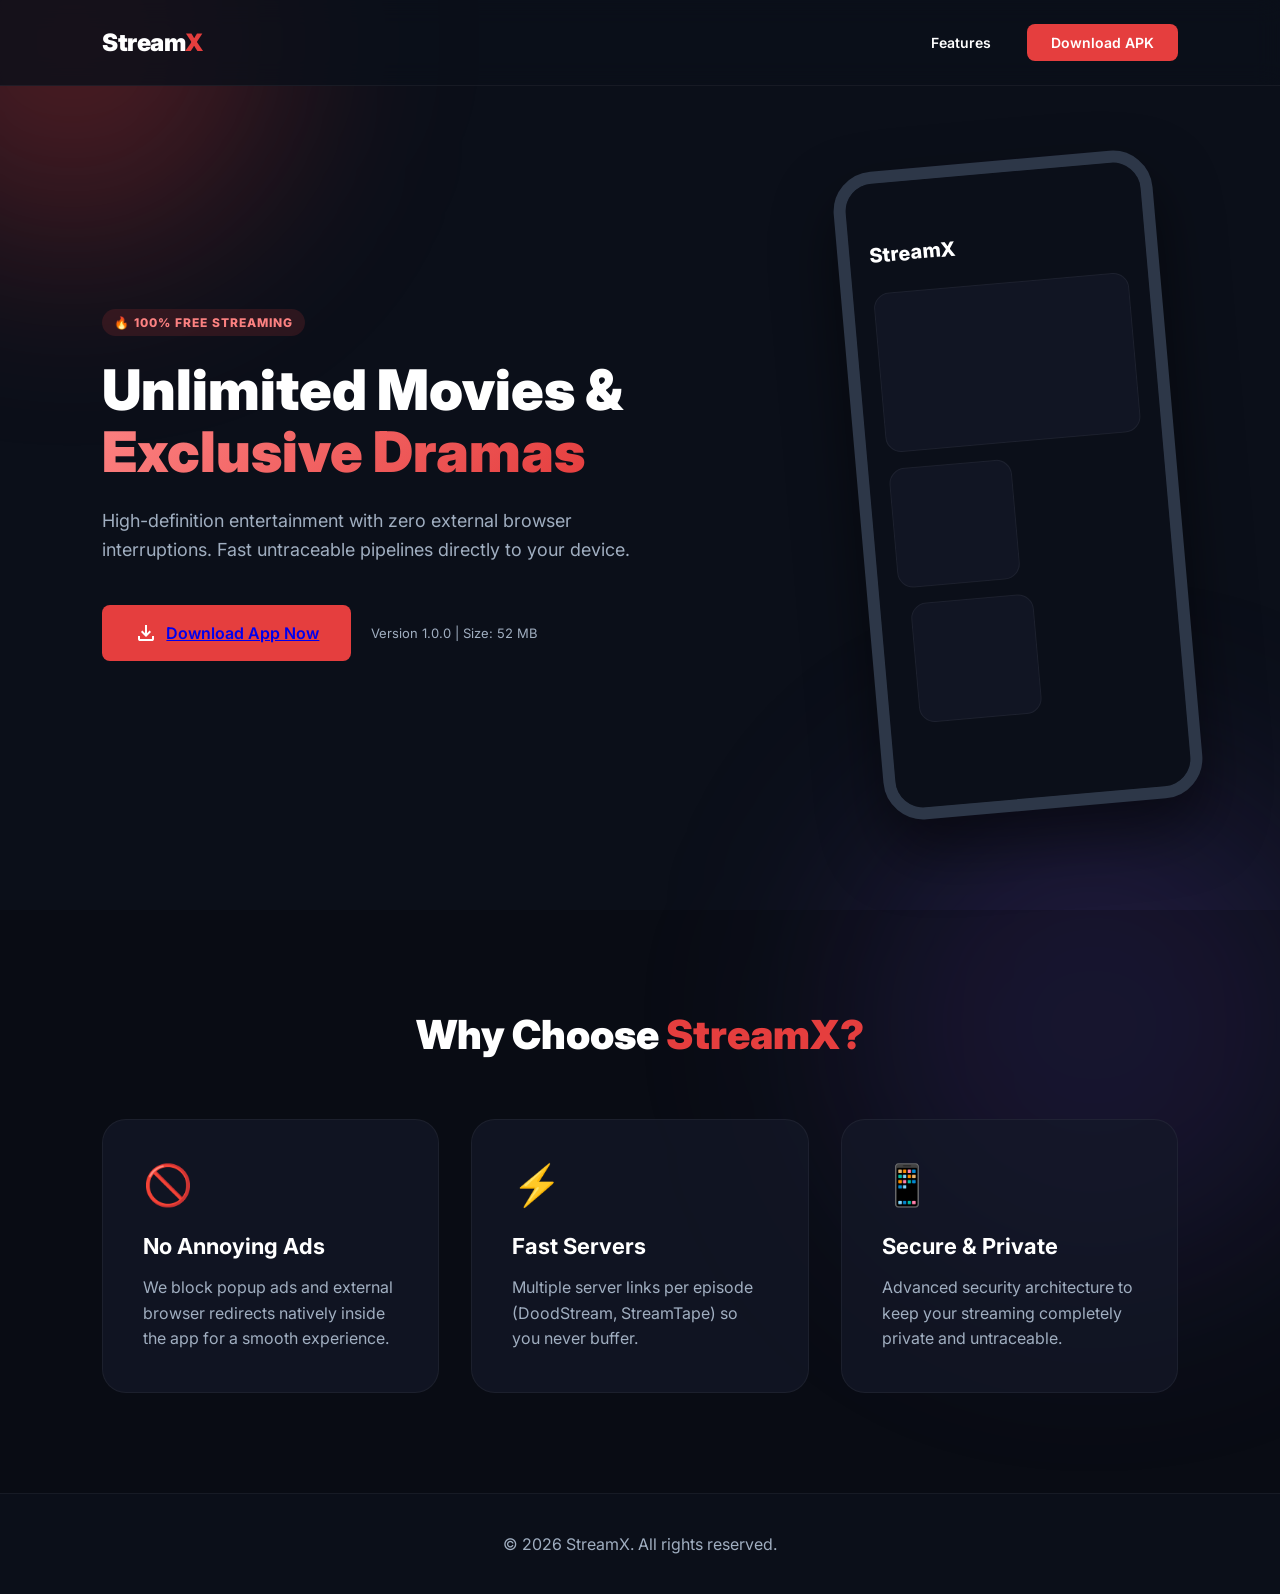
==== index.html @ eb07d131 "Add files via upload" ====
<!DOCTYPE html>
<html lang="en">
<head>
    <meta charset="UTF-8">
    <meta name="viewport" content="width=device-width, initial-scale=1.0">
    <title>StreamX - Unlimited Streaming</title>
    <meta name="description" content="Download StreamX to watch unlimited TV series, dramas, and exclusive movies with fast untraceable pipelines.">
    <link rel="stylesheet" href="style.css">
    <link href="https://fonts.googleapis.com/css2?family=Inter:wght@400;600;800;900&display=swap" rel="stylesheet">
</head>
<body>
    <div class="glass-orb orb-1"></div>
    <div class="glass-orb orb-2"></div>

    <nav class="navbar">
        <div class="logo">
            <span class="logo-text">Stream<span class="accent">X</span></span>
        </div>
        <div class="nav-links">
            <a href="#features">Features</a>
            <a href="StreamX.apk" download="StreamX.apk" class="btn-primary">Download APK</a>
        </div>
    </nav>

    <header class="hero">
        <div class="hero-content">
            <div class="badge">🔥 100% Free Streaming</div>
            <h1 class="hero-title">Unlimited Movies & <br><span class="accent-gradient">Exclusive Dramas</span></h1>
            <p class="hero-subtitle">High-definition entertainment with zero external browser interruptions. Fast untraceable pipelines directly to your device.</p>
            <div class="hero-actions">
                <a href="StreamX.apk" download="StreamX.apk" class="btn-primary large">
                    <svg width="24" height="24" viewBox="0 0 24 24" fill="none" xmlns="http://www.w3.org/2000/svg">
                        <path d="M12 16L7 11L8.4 9.55L11 12.15V4H13V12.15L15.6 9.55L17 11L12 16ZM6 20C5.45 20 4.97917 19.8042 4.5875 19.4125C4.19583 19.0208 4 18.55 4 18V15H6V18H18V15H20V18C20 18.55 19.8042 19.0208 19.4125 19.4125C19.0208 19.8042 18.55 20 18 20H6Z" fill="white"/>
                    </svg>
                    Download App Now
                </a>
                <span class="version-info">Version 1.0.0 | Size: 52 MB</span>
            </div>
        </div>
        <div class="hero-image-container">
            <div class="phone-mockup">
                <div class="screen">
                    <div class="app-ui">
                        <div class="app-header">StreamX</div>
                        <div class="app-card"></div>
                        <div class="app-card half"></div>
                        <div class="app-card half right"></div>
                    </div>
                </div>
            </div>
        </div>
    </header>

    <section id="features" class="features">
        <h2>Why Choose <span class="accent">StreamX?</span></h2>
        <div class="feature-grid">
            <div class="feature-card">
                <div class="icon">🚫</div>
                <h3>No Annoying Ads</h3>
                <p>We block popup ads and external browser redirects natively inside the app for a smooth experience.</p>
            </div>
            <div class="feature-card">
                <div class="icon">⚡</div>
                <h3>Fast Servers</h3>
                <p>Multiple server links per episode (DoodStream, StreamTape) so you never buffer.</p>
            </div>
            <div class="feature-card">
                <div class="icon">📱</div>
                <h3>Secure & Private</h3>
                <p>Advanced security architecture to keep your streaming completely private and untraceable.</p>
            </div>
        </div>
    </section>

    <footer class="footer">
        <p>&copy; 2026 StreamX. All rights reserved.</p>
    </footer>
</body>
</html>
---- style.css ----
:root {
    --bg-color: #0b0f19;
    --card-bg: rgba(20, 25, 40, 0.7);
    --primary: #e53e3e;
    --primary-hover: #c53030;
    --text: #ffffff;
    --text-dim: #a0aec0;
    --accent: #fc8181;
}

* {
    margin: 0;
    padding: 0;
    box-sizing: border-box;
    font-family: 'Inter', sans-serif;
}

body {
    background-color: var(--bg-color);
    color: var(--text);
    overflow-x: hidden;
    position: relative;
}

/* Glassmorphism Background Orbs */
.glass-orb {
    position: absolute;
    border-radius: 50%;
    filter: blur(100px);
    z-index: -1;
}

.orb-1 {
    top: -10%;
    left: -10%;
    width: 400px;
    height: 400px;
    background: rgba(229, 62, 62, 0.3);
}

.orb-2 {
    bottom: 20%;
    right: -5%;
    width: 500px;
    height: 500px;
    background: rgba(107, 70, 193, 0.2);
}

/* Navbar */
.navbar {
    display: flex;
    justify-content: space-between;
    align-items: center;
    padding: 24px 8%;
    background: rgba(11, 15, 25, 0.8);
    backdrop-filter: blur(12px);
    position: fixed;
    width: 100%;
    top: 0;
    z-index: 100;
    border-bottom: 1px solid rgba(255, 255, 255, 0.05);
}

.logo-text {
    font-size: 24px;
    font-weight: 900;
    letter-spacing: -0.5px;
}

.accent {
    color: var(--primary);
}

.nav-links a {
    color: var(--text);
    text-decoration: none;
    margin-left: 32px;
    font-weight: 600;
    font-size: 14px;
    transition: 0.3s;
}

.nav-links a:hover {
    color: var(--accent);
}

.btn-primary {
    background: var(--primary);
    padding: 10px 24px;
    border-radius: 8px;
    border: none;
    cursor: pointer;
    font-weight: 600;
    display: inline-flex;
    align-items: center;
    gap: 8px;
    transition: 0.3s;
}

.btn-primary:hover {
    background: var(--primary-hover);
    color: #fff !important;
    transform: translateY(-2px);
}

/* Hero Section */
.hero {
    display: flex;
    align-items: center;
    justify-content: space-between;
    padding: 160px 8% 100px;
    min-height: 100vh;
}

.hero-content {
    flex: 1;
    max-width: 600px;
}

.badge {
    display: inline-block;
    padding: 6px 12px;
    background: rgba(229, 62, 62, 0.15);
    color: var(--accent);
    border-radius: 20px;
    font-size: 12px;
    font-weight: 800;
    text-transform: uppercase;
    letter-spacing: 1px;
    margin-bottom: 24px;
}

.hero-title {
    font-size: 56px;
    font-weight: 900;
    line-height: 1.1;
    margin-bottom: 24px;
}

.accent-gradient {
    background: linear-gradient(135deg, #fc8181 0%, #e53e3e 100%);
    -webkit-background-clip: text;
    -webkit-text-fill-color: transparent;
}

.hero-subtitle {
    font-size: 18px;
    color: var(--text-dim);
    line-height: 1.6;
    margin-bottom: 40px;
}

.hero-actions {
    display: flex;
    align-items: center;
    gap: 20px;
}

.btn-primary.large {
    padding: 16px 32px;
    font-size: 16px;
}

.version-info {
    font-size: 13px;
    color: var(--text-dim);
}

/* Phone Mockup */
.hero-image-container {
    flex: 1;
    display: flex;
    justify-content: flex-end;
}

.phone-mockup {
    width: 320px;
    height: 650px;
    background: #1a202c;
    border-radius: 40px;
    border: 12px solid #2d3748;
    position: relative;
    box-shadow: 0 30px 60px rgba(0,0,0,0.5);
    overflow: hidden;
    transform: rotate(-5deg);
    transition: 0.5s;
}

.phone-mockup:hover {
    transform: rotate(0deg) translateY(-10px);
}

.screen {
    width: 100%;
    height: 100%;
    background: #0b0f19;
    padding: 20px;
}

.app-ui {
    display: flex;
    flex-direction: column;
    gap: 16px;
}

.app-header {
    font-size: 20px;
    font-weight: 800;
    margin-top: 40px;
    margin-bottom: 10px;
}

.app-card {
    width: 100%;
    height: 160px;
    background: var(--card-bg);
    border-radius: 16px;
    border: 1px solid rgba(255,255,255,0.05);
}

.app-card.half {
    width: 48%;
    height: 120px;
    display: inline-block;
}

.app-card.half.right {
    margin-left: 4%;
}

/* Features */
.features {
    padding: 100px 8%;
    background: rgba(0,0,0,0.2);
}

.features h2 {
    text-align: center;
    font-size: 40px;
    font-weight: 900;
    margin-bottom: 60px;
}

.feature-grid {
    display: grid;
    grid-template-columns: repeat(auto-fit, minmax(300px, 1fr));
    gap: 32px;
}

.feature-card {
    background: var(--card-bg);
    padding: 40px;
    border-radius: 24px;
    border: 1px solid rgba(255,255,255,0.05);
    transition: 0.3s;
}

.feature-card:hover {
    transform: translateY(-5px);
    background: rgba(20, 25, 40, 0.9);
    border-color: rgba(229, 62, 62, 0.3);
}

.feature-card .icon {
    font-size: 40px;
    margin-bottom: 24px;
}

.feature-card h3 {
    font-size: 22px;
    margin-bottom: 16px;
}

.feature-card p {
    color: var(--text-dim);
    line-height: 1.6;
}

/* Footer */
.footer {
    text-align: center;
    padding: 40px;
    color: var(--text-dim);
    border-top: 1px solid rgba(255,255,255,0.05);
}

@media (max-width: 900px) {
    .hero {
        flex-direction: column;
        padding-top: 120px;
        text-align: center;
    }
    .hero-content {
        margin-bottom: 60px;
    }
    .hero-actions {
        justify-content: center;
    }
}
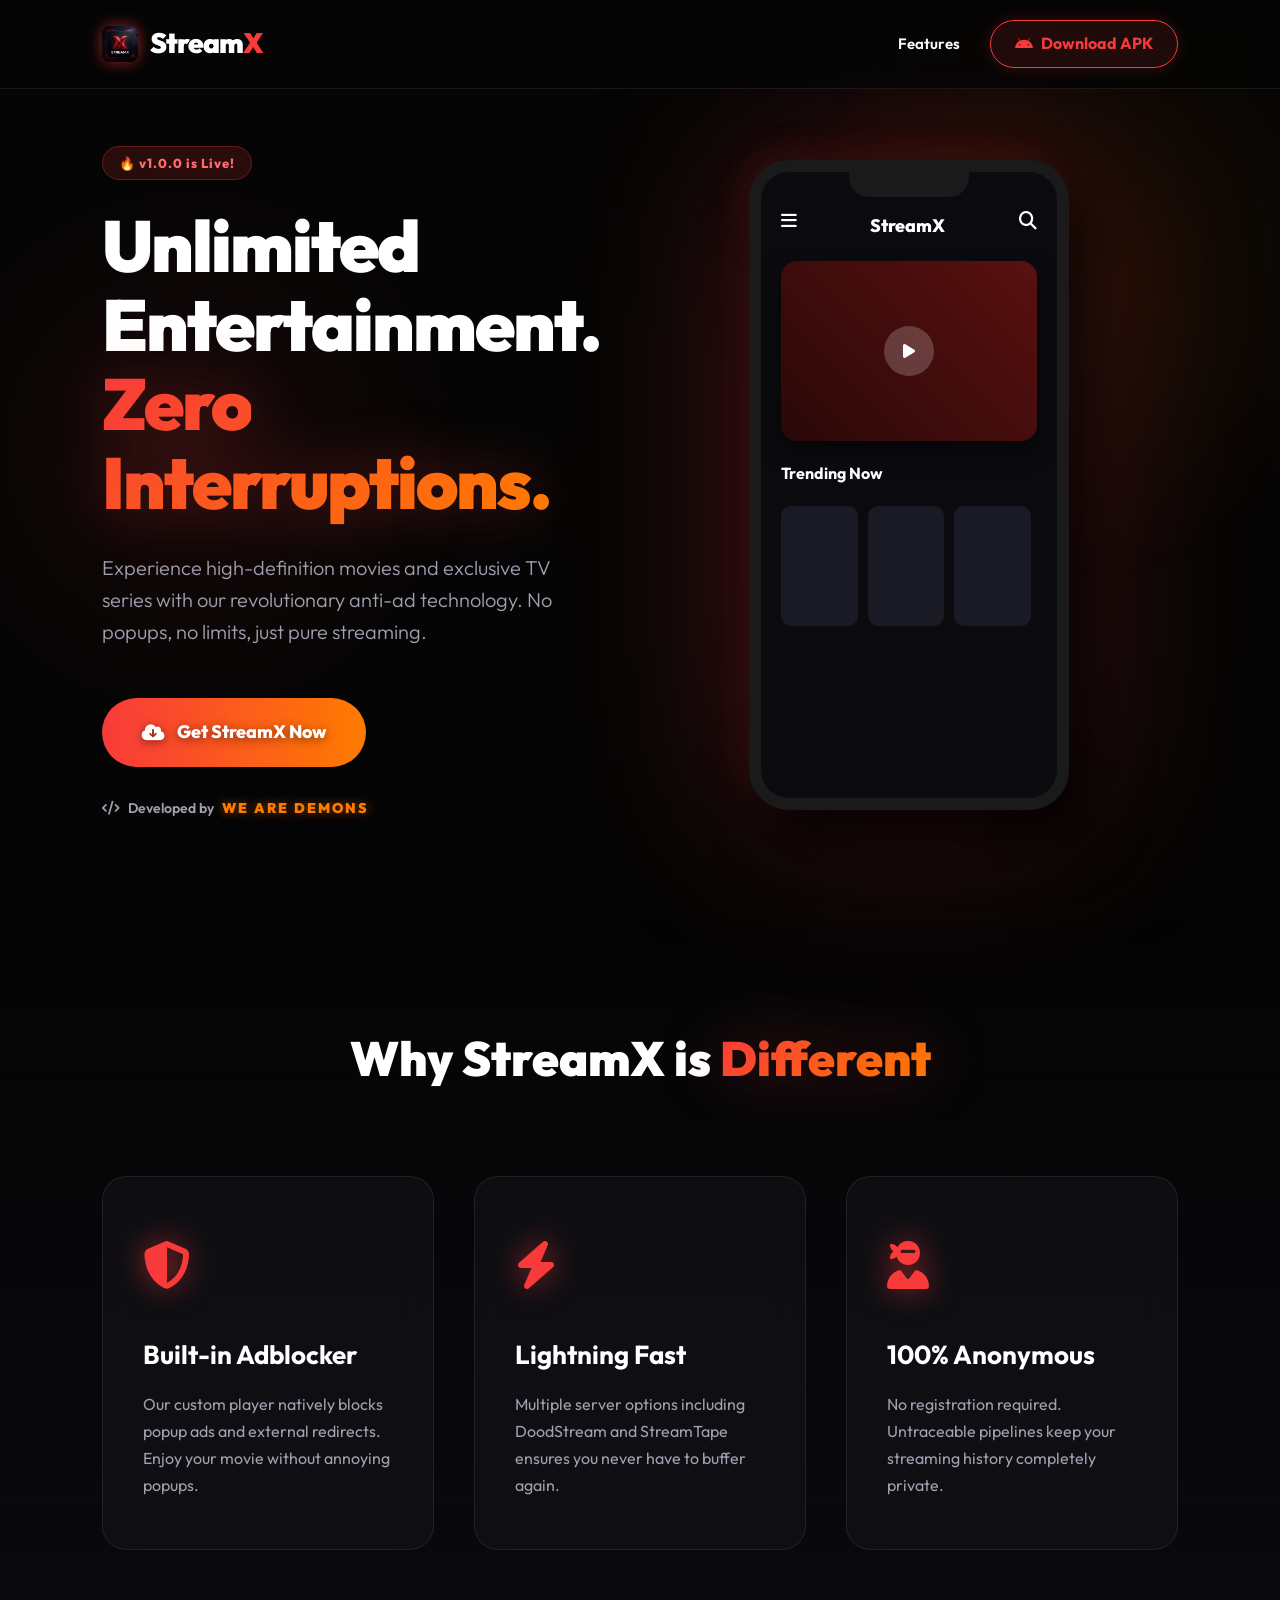
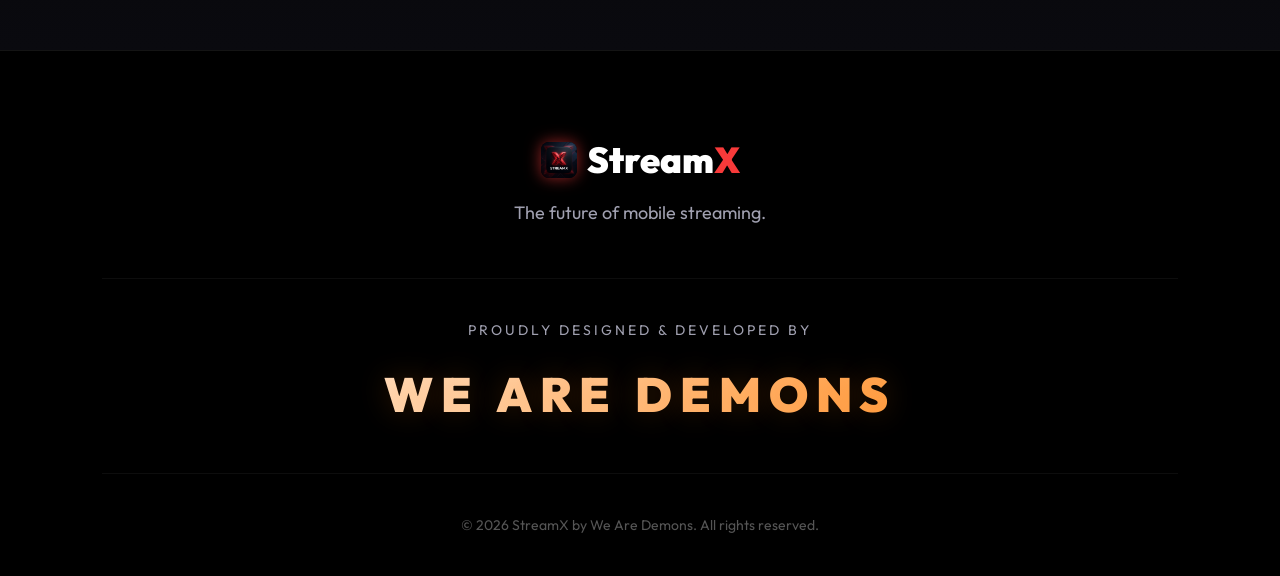
==== commit 49db0835: "Add files via upload" ====
--- a/index.html
+++ b/index.html
@@ -3,77 +3,123 @@
 <head>
     <meta charset="UTF-8">
     <meta name="viewport" content="width=device-width, initial-scale=1.0">
-    <title>StreamX - Unlimited Streaming</title>
-    <meta name="description" content="Download StreamX to watch unlimited TV series, dramas, and exclusive movies with fast untraceable pipelines.">
+    <title>StreamX - The Ultimate Streaming Experience</title>
     <link rel="stylesheet" href="style.css">
-    <link href="https://fonts.googleapis.com/css2?family=Inter:wght@400;600;800;900&display=swap" rel="stylesheet">
+    <link href="https://fonts.googleapis.com/css2?family=Outfit:wght@300;400;600;800;900&display=swap" rel="stylesheet">
+    <link rel="stylesheet" href="https://cdnjs.cloudflare.com/ajax/libs/font-awesome/6.4.0/css/all.min.css">
 </head>
 <body>
-    <div class="glass-orb orb-1"></div>
-    <div class="glass-orb orb-2"></div>
+    <div class="animated-bg"></div>
+    <div class="particles"></div>
 
     <nav class="navbar">
         <div class="logo">
+            <img src="logo.png" alt="StreamX Logo" class="logo-img">
             <span class="logo-text">Stream<span class="accent">X</span></span>
         </div>
         <div class="nav-links">
-            <a href="#features">Features</a>
-            <a href="StreamX.apk" download="StreamX.apk" class="btn-primary">Download APK</a>
+            <a href="#features" class="nav-item">Features</a>
+            <a href="https://github.com/visiblek/Stream_X-/releases/download/v1.0.0/Stream.X.apk" class="btn-glow">
+                <i class="fa-brands fa-android"></i> Download APK
+            </a>
         </div>
     </nav>
 
-    <header class="hero">
+    <header class="hero" id="home">
         <div class="hero-content">
-            <div class="badge">🔥 100% Free Streaming</div>
-            <h1 class="hero-title">Unlimited Movies & <br><span class="accent-gradient">Exclusive Dramas</span></h1>
-            <p class="hero-subtitle">High-definition entertainment with zero external browser interruptions. Fast untraceable pipelines directly to your device.</p>
+            <div class="badge-container">
+                <div class="badge-glow"></div>
+                <span class="badge">🔥 v1.0.0 is Live!</span>
+            </div>
+            
+            <h1 class="hero-title">
+                Unlimited Entertainment.<br>
+                <span class="text-gradient">Zero Interruptions.</span>
+            </h1>
+            
+            <p class="hero-subtitle">
+                Experience high-definition movies and exclusive TV series with our revolutionary 
+                anti-ad technology. No popups, no limits, just pure streaming.
+            </p>
+            
             <div class="hero-actions">
-                <a href="StreamX.apk" download="StreamX.apk" class="btn-primary large">
-                    <svg width="24" height="24" viewBox="0 0 24 24" fill="none" xmlns="http://www.w3.org/2000/svg">
-                        <path d="M12 16L7 11L8.4 9.55L11 12.15V4H13V12.15L15.6 9.55L17 11L12 16ZM6 20C5.45 20 4.97917 19.8042 4.5875 19.4125C4.19583 19.0208 4 18.55 4 18V15H6V18H18V15H20V18C20 18.55 19.8042 19.0208 19.4125 19.4125C19.0208 19.8042 18.55 20 18 20H6Z" fill="white"/>
-                    </svg>
-                    Download App Now
+                <a href="https://github.com/visiblek/Stream_X-/releases/download/v1.0.0/Stream.X.apk" class="btn-primary">
+                    <div class="btn-bg"></div>
+                    <span class="btn-text">
+                        <i class="fa-solid fa-cloud-arrow-down"></i> Get StreamX Now
+                    </span>
                 </a>
-                <span class="version-info">Version 1.0.0 | Size: 52 MB</span>
+                <div class="developed-by">
+                    <i class="fa-solid fa-code"></i> Developed by <span class="ar-demons">We Are Demons</span>
+                </div>
             </div>
         </div>
-        <div class="hero-image-container">
-            <div class="phone-mockup">
-                <div class="screen">
-                    <div class="app-ui">
-                        <div class="app-header">StreamX</div>
-                        <div class="app-card"></div>
-                        <div class="app-card half"></div>
-                        <div class="app-card half right"></div>
+
+        <div class="hero-visual">
+            <div class="phone-container">
+                <div class="glow-behind-phone"></div>
+                <div class="phone-mockup">
+                    <div class="phone-notch"></div>
+                    <div class="phone-screen">
+                        <div class="app-ui">
+                            <div class="app-header">
+                                <i class="fa-solid fa-bars"></i>
+                                <span>StreamX</span>
+                                <i class="fa-solid fa-magnifying-glass"></i>
+                            </div>
+                            <div class="hero-banner-app">
+                                <div class="play-circle"><i class="fa-solid fa-play"></i></div>
+                            </div>
+                            <h3 class="section-title-app">Trending Now</h3>
+                            <div class="movie-row">
+                                <div class="movie-card"></div>
+                                <div class="movie-card"></div>
+                                <div class="movie-card"></div>
+                            </div>
+                        </div>
                     </div>
                 </div>
             </div>
         </div>
     </header>
 
-    <section id="features" class="features">
-        <h2>Why Choose <span class="accent">StreamX?</span></h2>
-        <div class="feature-grid">
+    <section id="features" class="features-section">
+        <h2 class="section-heading">Why StreamX is <span class="text-gradient">Different</span></h2>
+        
+        <div class="features-grid">
             <div class="feature-card">
-                <div class="icon">🚫</div>
-                <h3>No Annoying Ads</h3>
-                <p>We block popup ads and external browser redirects natively inside the app for a smooth experience.</p>
+                <div class="feature-icon"><i class="fa-solid fa-shield-halved"></i></div>
+                <h3>Built-in Adblocker</h3>
+                <p>Our custom player natively blocks popup ads and external redirects. Enjoy your movie without annoying popups.</p>
             </div>
+            
             <div class="feature-card">
-                <div class="icon">⚡</div>
-                <h3>Fast Servers</h3>
-                <p>Multiple server links per episode (DoodStream, StreamTape) so you never buffer.</p>
+                <div class="feature-icon"><i class="fa-solid fa-bolt"></i></div>
+                <h3>Lightning Fast</h3>
+                <p>Multiple server options including DoodStream and StreamTape ensures you never have to buffer again.</p>
             </div>
+            
             <div class="feature-card">
-                <div class="icon">📱</div>
-                <h3>Secure & Private</h3>
-                <p>Advanced security architecture to keep your streaming completely private and untraceable.</p>
+                <div class="feature-icon"><i class="fa-solid fa-user-ninja"></i></div>
+                <h3>100% Anonymous</h3>
+                <p>No registration required. Untraceable pipelines keep your streaming history completely private.</p>
             </div>
         </div>
     </section>
 
     <footer class="footer">
-        <p>&copy; 2026 StreamX. All rights reserved.</p>
+        <div class="footer-content">
+            <div class="footer-logo">
+                <img src="logo.png" alt="StreamX Logo" class="logo-img">
+                <span class="logo-text">Stream<span class="accent">X</span></span>
+            </div>
+            <p class="footer-tagline">The future of mobile streaming.</p>
+            <div class="footer-credits">
+                <p>Proudly Designed & Developed by</p>
+                <h3 class="ar-demons-large">WE ARE DEMONS</h3>
+            </div>
+            <p class="copyright">&copy; 2026 StreamX by We Are Demons. All rights reserved.</p>
+        </div>
     </footer>
 </body>
 </html>
--- a/style.css
+++ b/style.css
@@ -1,49 +1,48 @@
 :root {
-    --bg-color: #0b0f19;
-    --card-bg: rgba(20, 25, 40, 0.7);
-    --primary: #e53e3e;
-    --primary-hover: #c53030;
-    --text: #ffffff;
-    --text-dim: #a0aec0;
-    --accent: #fc8181;
+    --bg-dark: #050505;
+    --bg-card: rgba(20, 20, 25, 0.6);
+    --primary: #f83a3a;
+    --primary-glow: rgba(248, 58, 58, 0.6);
+    --accent: #ff7b00;
+    --text-main: #ffffff;
+    --text-muted: #a0a0b0;
+    --border-color: rgba(255, 255, 255, 0.08);
 }
 
 * {
     margin: 0;
     padding: 0;
     box-sizing: border-box;
-    font-family: 'Inter', sans-serif;
+    font-family: 'Outfit', sans-serif;
+}
+
+html {
+    scroll-behavior: smooth;
 }
 
 body {
-    background-color: var(--bg-color);
-    color: var(--text);
+    background-color: var(--bg-dark);
+    color: var(--text-main);
     overflow-x: hidden;
-    position: relative;
-}
-
-/* Glassmorphism Background Orbs */
-.glass-orb {
-    position: absolute;
-    border-radius: 50%;
-    filter: blur(100px);
-    z-index: -1;
-}
-
-.orb-1 {
-    top: -10%;
-    left: -10%;
-    width: 400px;
-    height: 400px;
-    background: rgba(229, 62, 62, 0.3);
-}
-
-.orb-2 {
-    bottom: 20%;
-    right: -5%;
-    width: 500px;
-    height: 500px;
-    background: rgba(107, 70, 193, 0.2);
+    line-height: 1.6;
+}
+
+/* Background Animations */
+.animated-bg {
+    position: fixed;
+    top: 0;
+    left: 0;
+    width: 100vw;
+    height: 100vh;
+    background: radial-gradient(circle at 15% 50%, rgba(248, 58, 58, 0.08), transparent 25%),
+                radial-gradient(circle at 85% 30%, rgba(255, 123, 0, 0.08), transparent 25%);
+    z-index: -2;
+    animation: pulseBg 10s ease-in-out infinite alternate;
+}
+
+@keyframes pulseBg {
+    0% { transform: scale(1); }
+    100% { transform: scale(1.2); }
 }
 
 /* Navbar */
@@ -51,249 +50,460 @@
     display: flex;
     justify-content: space-between;
     align-items: center;
-    padding: 24px 8%;
-    background: rgba(11, 15, 25, 0.8);
-    backdrop-filter: blur(12px);
+    padding: 20px 8%;
+    background: rgba(5, 5, 5, 0.8);
+    backdrop-filter: blur(20px);
+    border-bottom: 1px solid var(--border-color);
     position: fixed;
     width: 100%;
     top: 0;
-    z-index: 100;
-    border-bottom: 1px solid rgba(255, 255, 255, 0.05);
-}
-
-.logo-text {
-    font-size: 24px;
+    z-index: 1000;
+}
+
+.logo {
+    display: flex;
+    align-items: center;
+    gap: 12px;
+    font-size: 28px;
     font-weight: 900;
-    letter-spacing: -0.5px;
+    letter-spacing: -1px;
+}
+
+.logo-img {
+    width: 36px;
+    height: 36px;
+    border-radius: 8px;
+    box-shadow: 0 0 15px var(--primary-glow);
+}
+
+.logo-icon {
+    color: var(--primary);
+    filter: drop-shadow(0 0 10px var(--primary-glow));
 }
 
 .accent {
     color: var(--primary);
 }
 
-.nav-links a {
-    color: var(--text);
+.nav-links {
+    display: flex;
+    align-items: center;
+    gap: 30px;
+}
+
+.nav-item {
+    color: var(--text-main);
     text-decoration: none;
-    margin-left: 32px;
     font-weight: 600;
-    font-size: 14px;
+    font-size: 15px;
     transition: 0.3s;
 }
 
-.nav-links a:hover {
-    color: var(--accent);
-}
-
-.btn-primary {
+.nav-item:hover {
+    color: var(--primary);
+}
+
+/* Glowing Buttons */
+.btn-glow {
+    background: rgba(248, 58, 58, 0.1);
+    border: 1px solid var(--primary);
+    color: var(--primary);
+    padding: 10px 24px;
+    border-radius: 50px;
+    text-decoration: none;
+    font-weight: 700;
+    display: flex;
+    align-items: center;
+    gap: 8px;
+    transition: all 0.3s ease;
+    box-shadow: 0 0 15px rgba(248, 58, 58, 0.2);
+}
+
+.btn-glow:hover {
     background: var(--primary);
-    padding: 10px 24px;
-    border-radius: 8px;
-    border: none;
-    cursor: pointer;
-    font-weight: 600;
-    display: inline-flex;
-    align-items: center;
-    gap: 8px;
-    transition: 0.3s;
-}
-
-.btn-primary:hover {
-    background: var(--primary-hover);
-    color: #fff !important;
+    color: white;
+    box-shadow: 0 0 30px var(--primary-glow);
     transform: translateY(-2px);
 }
 
 /* Hero Section */
 .hero {
+    min-height: 100vh;
     display: flex;
     align-items: center;
     justify-content: space-between;
-    padding: 160px 8% 100px;
-    min-height: 100vh;
+    padding: 150px 8% 100px;
+    position: relative;
 }
 
 .hero-content {
     flex: 1;
-    max-width: 600px;
+    max-width: 650px;
+    z-index: 2;
+}
+
+.badge-container {
+    position: relative;
+    display: inline-block;
+    margin-bottom: 30px;
 }
 
 .badge {
-    display: inline-block;
-    padding: 6px 12px;
-    background: rgba(229, 62, 62, 0.15);
-    color: var(--accent);
-    border-radius: 20px;
-    font-size: 12px;
+    position: relative;
+    background: rgba(248, 58, 58, 0.15);
+    border: 1px solid rgba(248, 58, 58, 0.3);
+    color: #ff6b6b;
+    padding: 8px 16px;
+    border-radius: 30px;
+    font-size: 13px;
     font-weight: 800;
-    text-transform: uppercase;
     letter-spacing: 1px;
-    margin-bottom: 24px;
+    z-index: 2;
+    backdrop-filter: blur(5px);
 }
 
 .hero-title {
-    font-size: 56px;
+    font-size: 72px;
     font-weight: 900;
     line-height: 1.1;
-    margin-bottom: 24px;
-}
-
-.accent-gradient {
-    background: linear-gradient(135deg, #fc8181 0%, #e53e3e 100%);
+    margin-bottom: 30px;
+    letter-spacing: -2px;
+}
+
+.text-gradient {
+    background: linear-gradient(135deg, var(--primary) 0%, var(--accent) 100%);
     -webkit-background-clip: text;
     -webkit-text-fill-color: transparent;
+    filter: drop-shadow(0 0 30px rgba(248, 58, 58, 0.3));
 }
 
 .hero-subtitle {
+    font-size: 20px;
+    color: var(--text-muted);
+    margin-bottom: 50px;
+    font-weight: 300;
+    max-width: 90%;
+}
+
+.hero-actions {
+    display: flex;
+    flex-direction: column;
+    gap: 20px;
+}
+
+.btn-primary {
+    position: relative;
+    display: inline-flex;
+    align-items: center;
+    justify-content: center;
+    padding: 20px 40px;
     font-size: 18px;
-    color: var(--text-dim);
-    line-height: 1.6;
-    margin-bottom: 40px;
-}
-
-.hero-actions {
-    display: flex;
-    align-items: center;
-    gap: 20px;
-}
-
-.btn-primary.large {
-    padding: 16px 32px;
-    font-size: 16px;
-}
-
-.version-info {
-    font-size: 13px;
-    color: var(--text-dim);
-}
-
-/* Phone Mockup */
-.hero-image-container {
+    font-weight: 800;
+    color: white;
+    text-decoration: none;
+    border-radius: 50px;
+    overflow: hidden;
+    transition: 0.3s;
+    width: fit-content;
+}
+
+.btn-bg {
+    position: absolute;
+    top: 0; left: 0; width: 100%; height: 100%;
+    background: linear-gradient(90deg, var(--primary), var(--accent), var(--primary));
+    background-size: 200% auto;
+    z-index: 1;
+    animation: shineBg 3s linear infinite;
+}
+
+@keyframes shineBg {
+    to { background-position: 200% center; }
+}
+
+.btn-text {
+    position: relative;
+    z-index: 2;
+    display: flex;
+    align-items: center;
+    gap: 12px;
+    text-shadow: 0 2px 10px rgba(0,0,0,0.5);
+}
+
+.btn-primary:hover {
+    transform: scale(1.05);
+    box-shadow: 0 20px 40px rgba(248, 58, 58, 0.4);
+}
+
+.developed-by {
+    font-size: 14px;
+    color: var(--text-muted);
+    font-weight: 600;
+    margin-top: 10px;
+    display: flex;
+    align-items: center;
+    gap: 8px;
+}
+
+.ar-demons {
+    color: var(--accent);
+    font-weight: 900;
+    text-transform: uppercase;
+    letter-spacing: 2px;
+    text-shadow: 0 0 10px rgba(255, 123, 0, 0.5);
+}
+
+/* 3D Phone Mockup */
+.hero-visual {
     flex: 1;
     display: flex;
-    justify-content: flex-end;
+    justify-content: center;
+    align-items: center;
+    perspective: 1000px;
+}
+
+.phone-container {
+    position: relative;
+    animation: floatPhone 6s ease-in-out infinite;
+}
+
+@keyframes floatPhone {
+    0% { transform: translateY(0px) rotateY(-15deg) rotateX(5deg); }
+    50% { transform: translateY(-20px) rotateY(-10deg) rotateX(10deg); }
+    100% { transform: translateY(0px) rotateY(-15deg) rotateX(5deg); }
+}
+
+.glow-behind-phone {
+    position: absolute;
+    width: 100%;
+    height: 100%;
+    background: var(--primary);
+    filter: blur(100px);
+    opacity: 0.3;
+    z-index: 0;
 }
 
 .phone-mockup {
     width: 320px;
     height: 650px;
-    background: #1a202c;
+    background: #000;
     border-radius: 40px;
-    border: 12px solid #2d3748;
-    position: relative;
-    box-shadow: 0 30px 60px rgba(0,0,0,0.5);
+    border: 12px solid #1a1a1a;
+    box-shadow: 
+        inset 0 0 0 2px #333,
+        20px 30px 60px rgba(0,0,0,0.8),
+        -10px -10px 30px rgba(248, 58, 58, 0.1);
+    position: relative;
+    z-index: 1;
     overflow: hidden;
-    transform: rotate(-5deg);
-    transition: 0.5s;
-}
-
-.phone-mockup:hover {
-    transform: rotate(0deg) translateY(-10px);
-}
-
-.screen {
+}
+
+.phone-notch {
+    position: absolute;
+    top: 0;
+    left: 50%;
+    transform: translateX(-50%);
+    width: 120px;
+    height: 25px;
+    background: #1a1a1a;
+    border-bottom-left-radius: 20px;
+    border-bottom-right-radius: 20px;
+    z-index: 10;
+}
+
+.phone-screen {
     width: 100%;
     height: 100%;
-    background: #0b0f19;
-    padding: 20px;
+    background: #0b0b0f;
+    padding: 40px 20px 20px;
 }
 
 .app-ui {
     display: flex;
     flex-direction: column;
-    gap: 16px;
+    gap: 20px;
 }
 
 .app-header {
-    font-size: 20px;
+    display: flex;
+    justify-content: space-between;
+    color: white;
+    font-size: 18px;
     font-weight: 800;
-    margin-top: 40px;
-    margin-bottom: 10px;
-}
-
-.app-card {
+}
+
+.hero-banner-app {
     width: 100%;
-    height: 160px;
-    background: var(--card-bg);
+    height: 180px;
+    background: linear-gradient(45deg, #2a0808, #5a1010);
     border-radius: 16px;
-    border: 1px solid rgba(255,255,255,0.05);
-}
-
-.app-card.half {
-    width: 48%;
+    display: flex;
+    align-items: center;
+    justify-content: center;
+    box-shadow: 0 10px 20px rgba(0,0,0,0.5);
+}
+
+.play-circle {
+    width: 50px;
+    height: 50px;
+    background: rgba(255,255,255,0.2);
+    border-radius: 50%;
+    display: flex;
+    align-items: center;
+    justify-content: center;
+    color: white;
+    backdrop-filter: blur(10px);
+}
+
+.section-title-app {
+    font-size: 16px;
+    color: white;
+}
+
+.movie-row {
+    display: flex;
+    gap: 10px;
+}
+
+.movie-card {
+    width: 30%;
     height: 120px;
-    display: inline-block;
-}
-
-.app-card.half.right {
-    margin-left: 4%;
-}
-
-/* Features */
-.features {
+    background: #1a1a24;
+    border-radius: 10px;
+}
+
+/* Features Section */
+.features-section {
     padding: 100px 8%;
-    background: rgba(0,0,0,0.2);
-}
-
-.features h2 {
+    background: linear-gradient(180deg, transparent, rgba(10,10,15,1));
+    position: relative;
+    z-index: 5;
+}
+
+.section-heading {
     text-align: center;
-    font-size: 40px;
+    font-size: 48px;
     font-weight: 900;
-    margin-bottom: 60px;
-}
-
-.feature-grid {
+    margin-bottom: 80px;
+}
+
+.features-grid {
     display: grid;
-    grid-template-columns: repeat(auto-fit, minmax(300px, 1fr));
-    gap: 32px;
+    grid-template-columns: repeat(auto-fit, minmax(320px, 1fr));
+    gap: 40px;
 }
 
 .feature-card {
-    background: var(--card-bg);
-    padding: 40px;
+    background: var(--bg-card);
+    border: 1px solid var(--border-color);
+    padding: 50px 40px;
     border-radius: 24px;
-    border: 1px solid rgba(255,255,255,0.05);
-    transition: 0.3s;
+    backdrop-filter: blur(20px);
+    transition: all 0.4s ease;
+    position: relative;
+    overflow: hidden;
+}
+
+.feature-card::before {
+    content: '';
+    position: absolute;
+    top: 0; left: 0; width: 100%; height: 5px;
+    background: var(--primary);
+    transform: scaleX(0);
+    transform-origin: left;
+    transition: transform 0.4s ease;
 }
 
 .feature-card:hover {
-    transform: translateY(-5px);
-    background: rgba(20, 25, 40, 0.9);
-    border-color: rgba(229, 62, 62, 0.3);
-}
-
-.feature-card .icon {
-    font-size: 40px;
-    margin-bottom: 24px;
+    transform: translateY(-10px);
+    border-color: rgba(248, 58, 58, 0.4);
+    box-shadow: 0 20px 40px rgba(0,0,0,0.6);
+}
+
+.feature-card:hover::before {
+    transform: scaleX(1);
+}
+
+.feature-icon {
+    font-size: 48px;
+    color: var(--primary);
+    margin-bottom: 30px;
+    filter: drop-shadow(0 0 15px var(--primary-glow));
 }
 
 .feature-card h3 {
-    font-size: 22px;
-    margin-bottom: 16px;
+    font-size: 26px;
+    margin-bottom: 15px;
 }
 
 .feature-card p {
-    color: var(--text-dim);
-    line-height: 1.6;
+    color: var(--text-muted);
+    font-size: 16px;
+    line-height: 1.7;
 }
 
 /* Footer */
 .footer {
+    background: #000;
+    padding: 80px 8% 40px;
     text-align: center;
-    padding: 40px;
-    color: var(--text-dim);
+    border-top: 1px solid var(--border-color);
+}
+
+.footer-logo {
+    display: flex;
+    justify-content: center;
+    align-items: center;
+    gap: 10px;
+    font-size: 36px;
+    font-weight: 900;
+    margin-bottom: 10px;
+}
+
+.footer-tagline {
+    color: var(--text-muted);
+    font-size: 18px;
+    margin-bottom: 50px;
+}
+
+.footer-credits {
+    padding: 40px 0;
     border-top: 1px solid rgba(255,255,255,0.05);
-}
-
-@media (max-width: 900px) {
+    border-bottom: 1px solid rgba(255,255,255,0.05);
+    margin-bottom: 40px;
+}
+
+.footer-credits p {
+    color: var(--text-muted);
+    font-size: 14px;
+    text-transform: uppercase;
+    letter-spacing: 3px;
+    margin-bottom: 15px;
+}
+
+.ar-demons-large {
+    font-size: 48px;
+    font-weight: 900;
+    background: linear-gradient(135deg, #fff, var(--accent));
+    -webkit-background-clip: text;
+    -webkit-text-fill-color: transparent;
+    letter-spacing: 8px;
+    text-shadow: 0 0 30px rgba(255, 123, 0, 0.2);
+}
+
+.copyright {
+    color: #555;
+    font-size: 14px;
+}
+
+@media (max-width: 990px) {
     .hero {
         flex-direction: column;
-        padding-top: 120px;
         text-align: center;
+        padding-top: 180px;
     }
-    .hero-content {
-        margin-bottom: 60px;
-    }
-    .hero-actions {
-        justify-content: center;
-    }
-}
+    .hero-title { font-size: 50px; }
+    .hero-subtitle { margin: 0 auto 40px; }
+    .hero-actions { align-items: center; }
+    .hero-visual { margin-top: 80px; }
+    .phone-container { animation: none; transform: none; }
+}
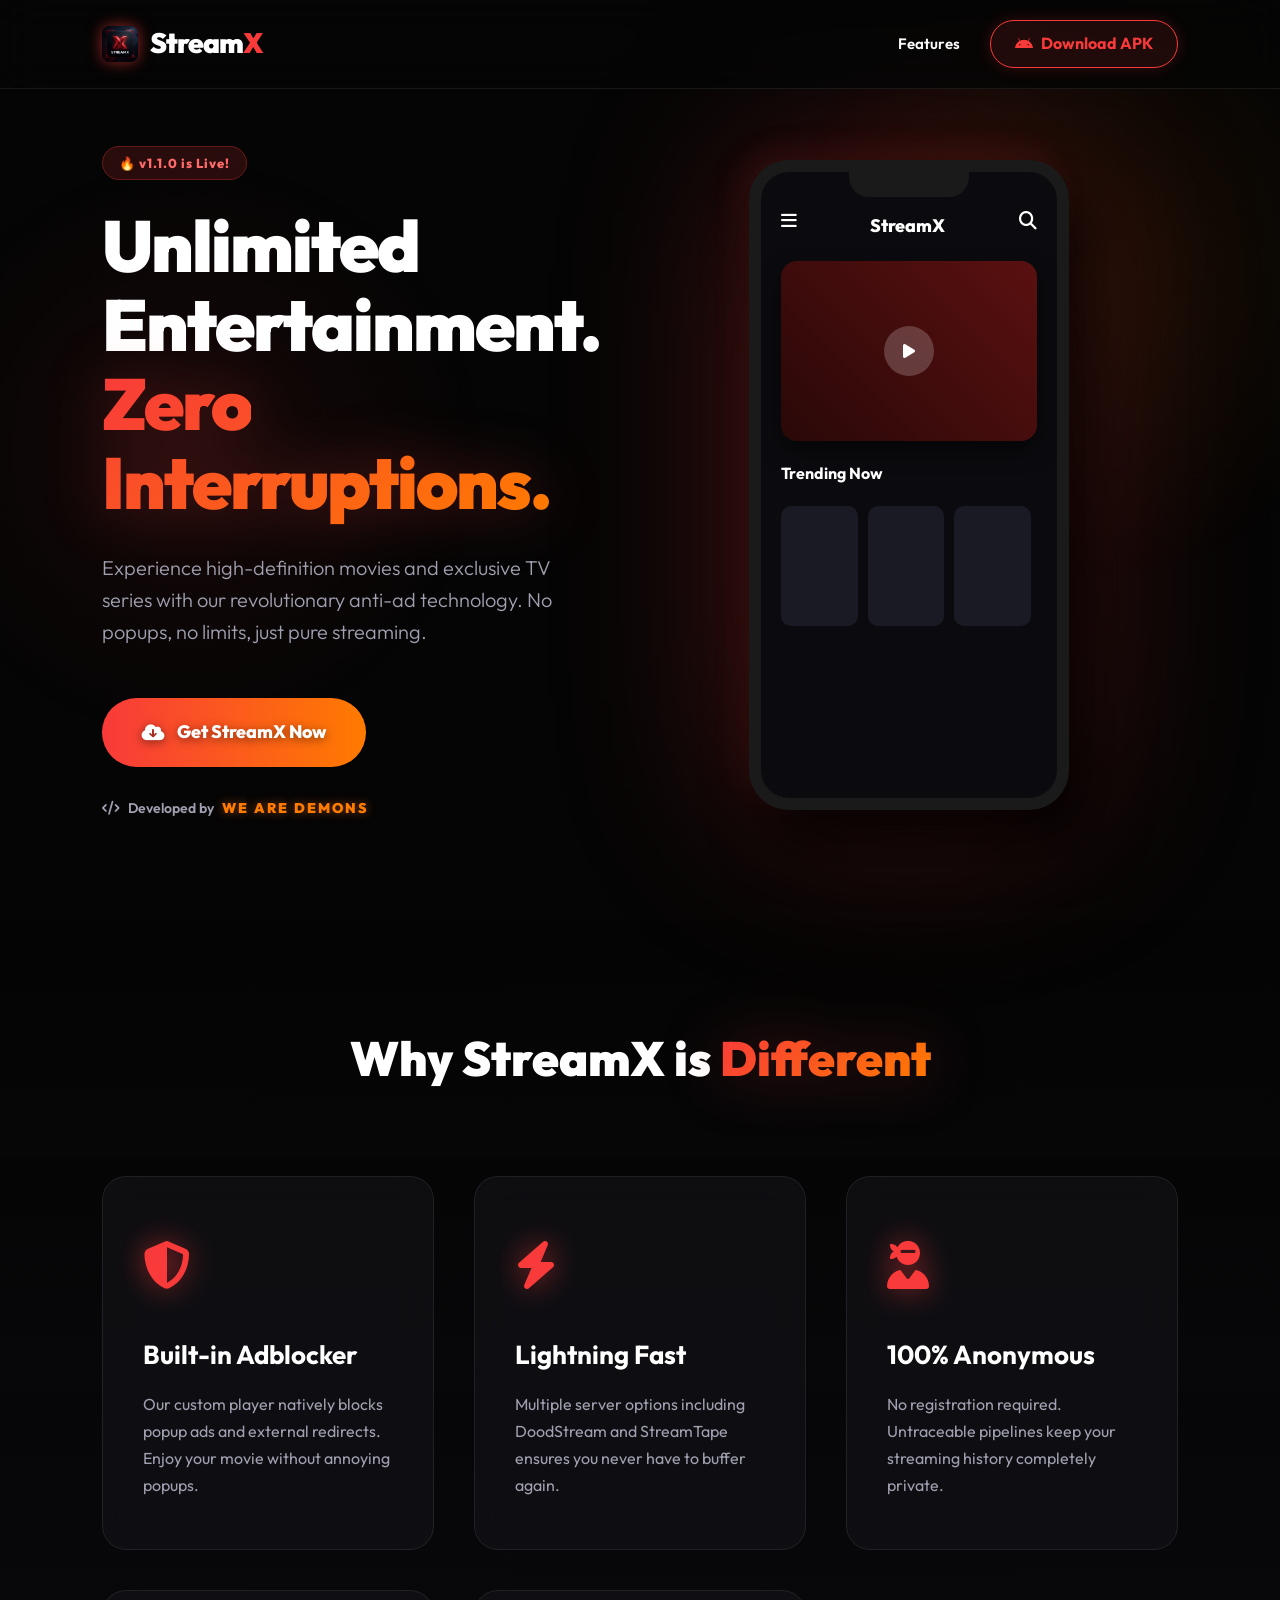
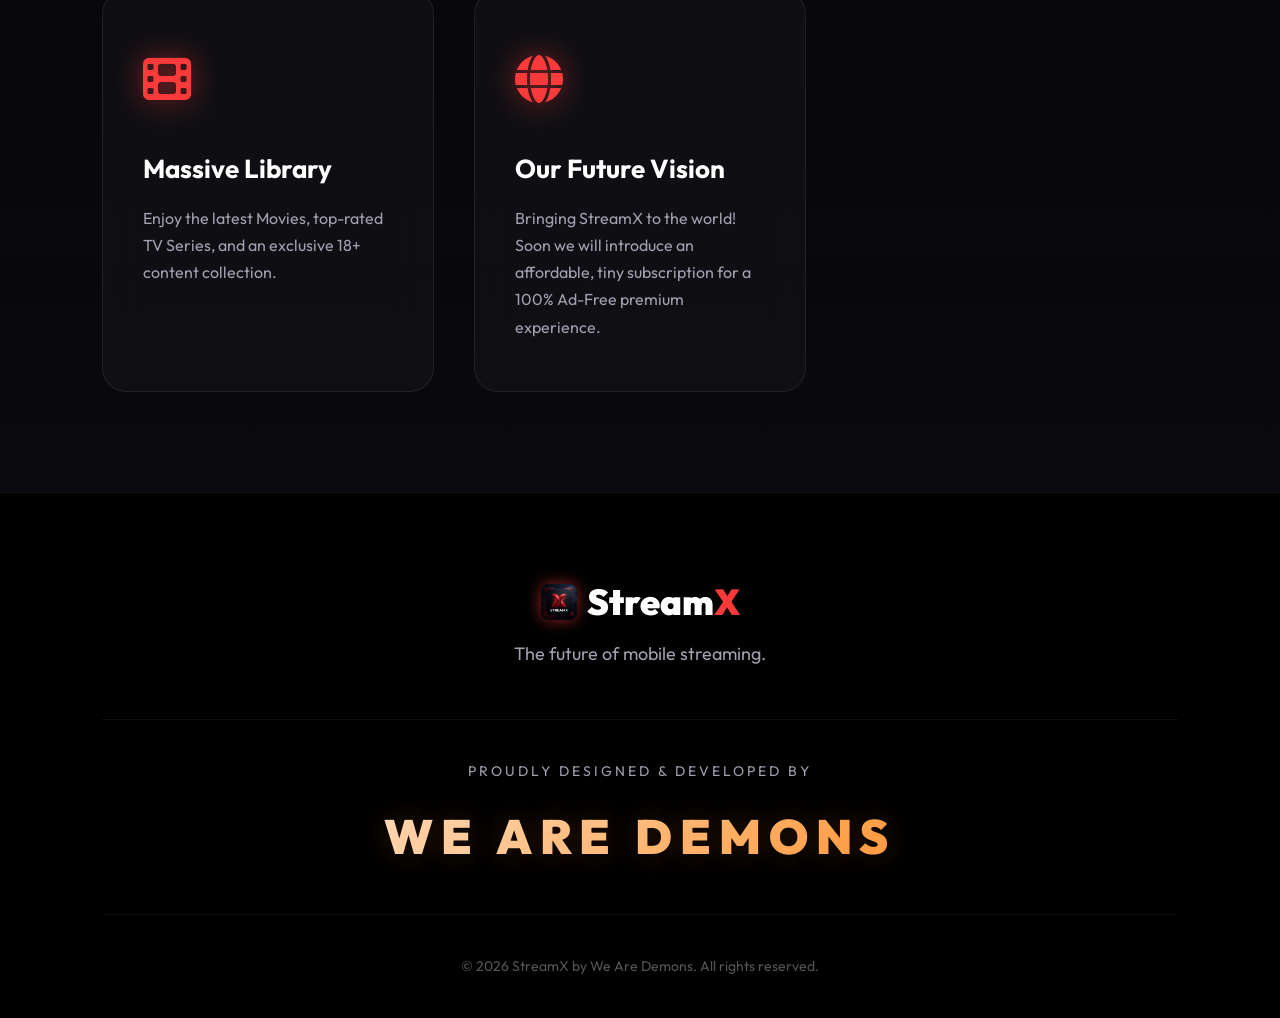
==== commit e6868add: "Add files via upload" ====
--- a/index.html
+++ b/index.html
@@ -29,7 +29,7 @@
         <div class="hero-content">
             <div class="badge-container">
                 <div class="badge-glow"></div>
-                <span class="badge">🔥 v1.0.0 is Live!</span>
+                <span class="badge">🔥 v1.1.0 is Live!</span>
             </div>
             
             <h1 class="hero-title">
@@ -104,6 +104,18 @@
                 <h3>100% Anonymous</h3>
                 <p>No registration required. Untraceable pipelines keep your streaming history completely private.</p>
             </div>
+            
+            <div class="feature-card">
+                <div class="feature-icon"><i class="fa-solid fa-film"></i></div>
+                <h3>Massive Library</h3>
+                <p>Enjoy the latest Movies, top-rated TV Series, and an exclusive 18+ content collection.</p>
+            </div>
+            
+            <div class="feature-card">
+                <div class="feature-icon"><i class="fa-solid fa-globe"></i></div>
+                <h3>Our Future Vision</h3>
+                <p>Bringing StreamX to the world! Soon we will introduce an affordable, tiny subscription for a 100% Ad-Free premium experience.</p>
+            </div>
         </div>
     </section>
 
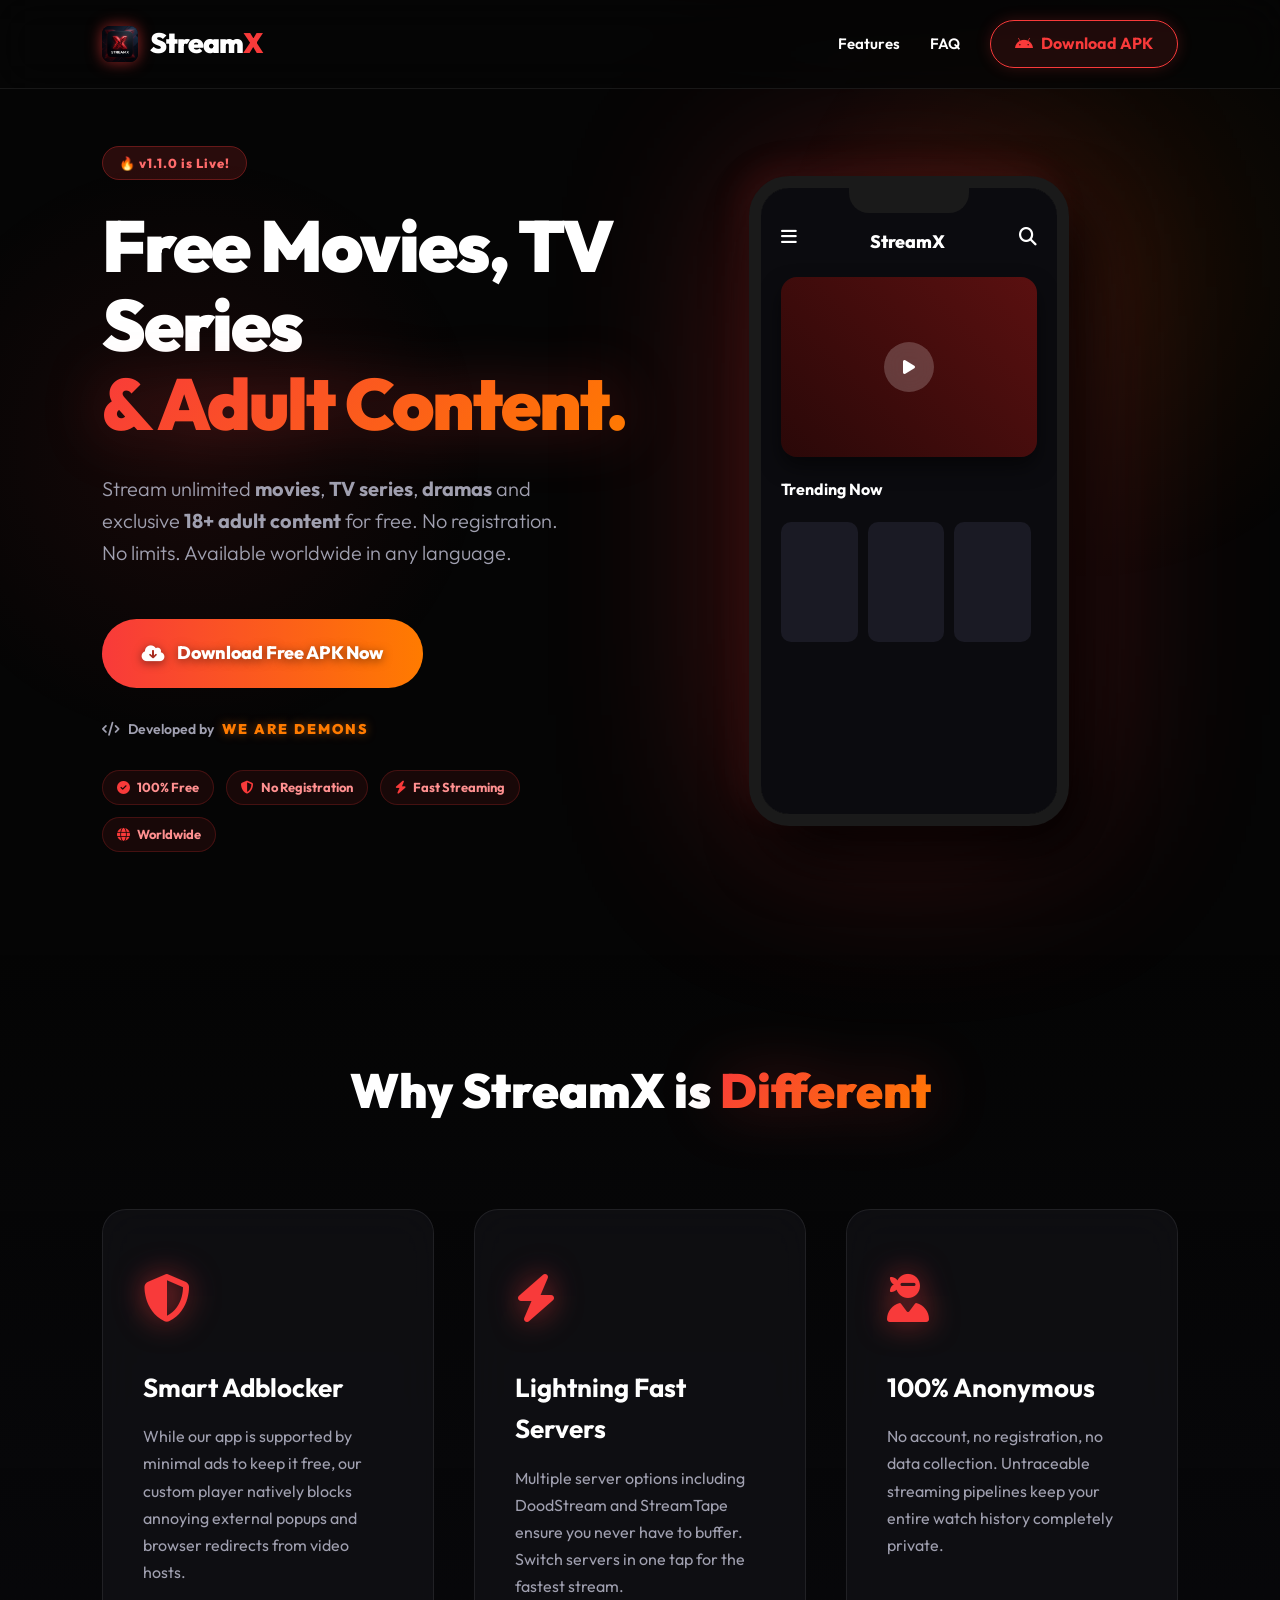
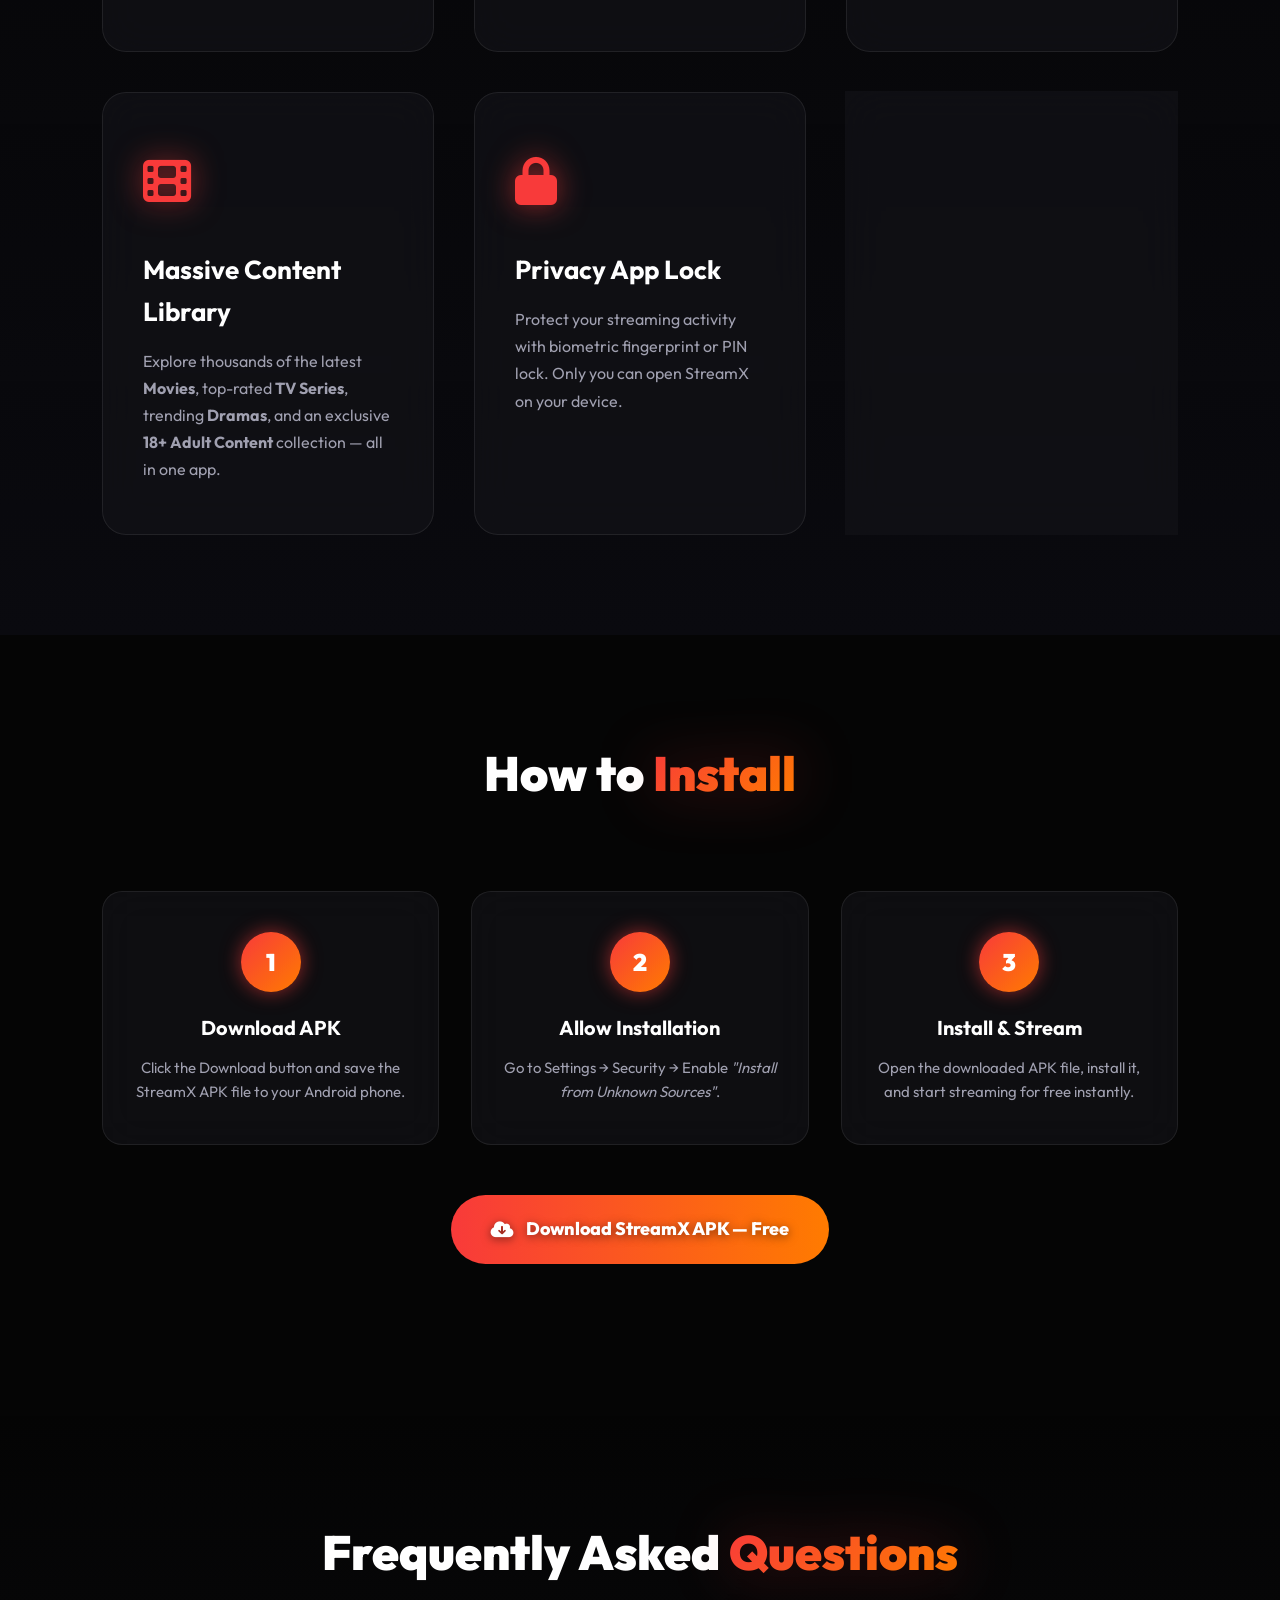
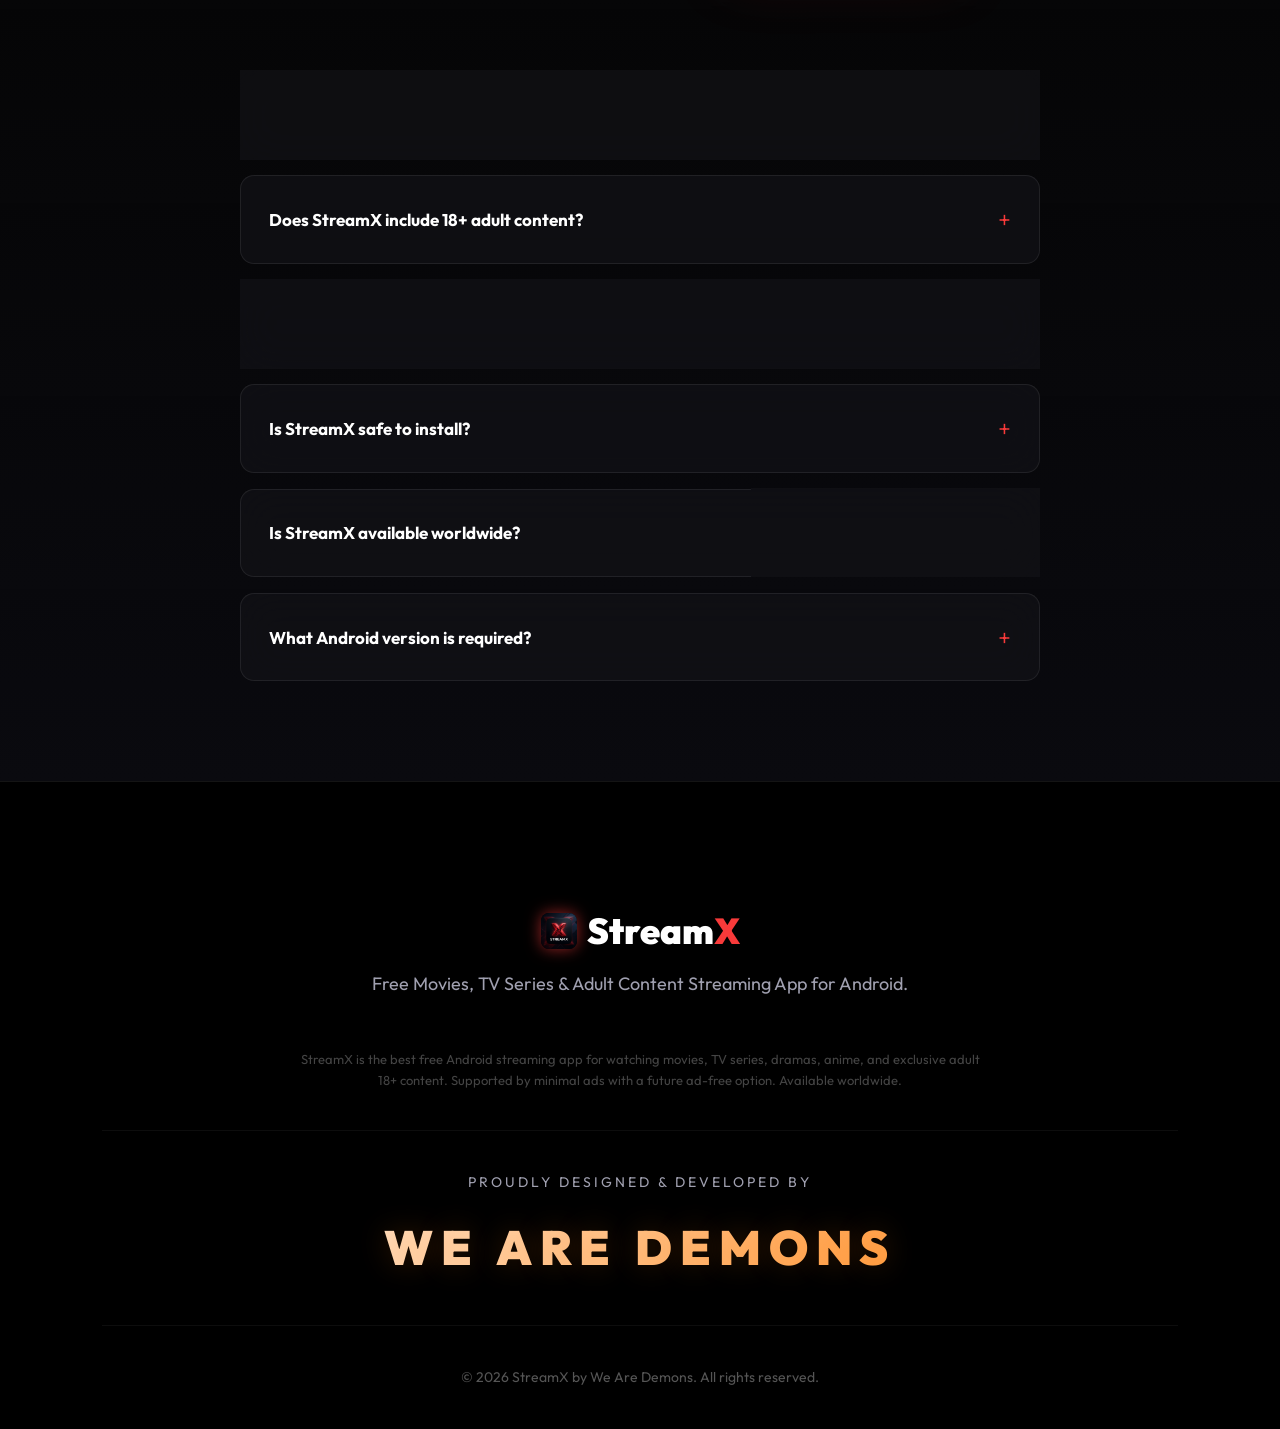
==== commit 9c1ec54d: "Add files via upload" ====
--- a/index.html
+++ b/index.html
@@ -3,10 +3,113 @@
 <head>
     <meta charset="UTF-8">
     <meta name="viewport" content="width=device-width, initial-scale=1.0">
-    <title>StreamX - The Ultimate Streaming Experience</title>
+
+    <!-- ===== PRIMARY SEO META TAGS ===== -->
+    <title>StreamX - Free Movies, TV Series & Adult Content Streaming App | Download APK</title>
+    <meta name="description" content="StreamX is a free Android streaming app for movies, TV series, dramas and adult 18+ content. No registration, no limits. Download APK now and stream anything worldwide.">
+    <meta name="keywords" content="free streaming app, free movies app, free tv series, adult streaming app, 18+ content app, stream movies free, free video app, StreamX apk, free anime streaming, free drama streaming, unlimited streaming, android streaming app, free adult content, xxx streaming app, free porn app, movies streaming apk, tv series apk free, best streaming app 2025, stream movies without buffering">
+    <meta name="author" content="We Are Demons - StreamX">
+    <meta name="robots" content="index, follow, max-image-preview:large, max-snippet:-1, max-video-preview:-1">
+    <meta name="theme-color" content="#f83a3a">
+    <link rel="canonical" href="https://visiblek.github.io/Stream_X-/">
+
+    <!-- ===== OPEN GRAPH (Facebook, WhatsApp, Reddit) ===== -->
+    <meta property="og:type" content="website">
+    <meta property="og:url" content="https://visiblek.github.io/Stream_X-/">
+    <meta property="og:title" content="StreamX - Free Movies, TV Series & 18+ Streaming App">
+    <meta property="og:description" content="Download StreamX APK and stream unlimited movies, TV series, and exclusive adult 18+ content for FREE. No account needed, no limits, no buffering.">
+    <meta property="og:image" content="https://visiblek.github.io/Stream_X-/logo.png">
+    <meta property="og:image:width" content="1200">
+    <meta property="og:image:height" content="630">
+    <meta property="og:site_name" content="StreamX">
+    <meta property="og:locale" content="en_US">
+
+    <!-- ===== TWITTER CARD ===== -->
+    <meta name="twitter:card" content="summary_large_image">
+    <meta name="twitter:title" content="StreamX - Free Movies, TV Series & 18+ Streaming App">
+    <meta name="twitter:description" content="Download StreamX APK: Free HD movies, TV series, and adult content. No registration. Stream anything worldwide.">
+    <meta name="twitter:image" content="https://visiblek.github.io/Stream_X-/logo.png">
+
+    <!-- ===== SCHEMA.ORG STRUCTURED DATA (Google Rich Results) ===== -->
+    <script type="application/ld+json">
+    {
+      "@context": "https://schema.org",
+      "@type": "SoftwareApplication",
+      "name": "StreamX",
+      "operatingSystem": "Android",
+      "applicationCategory": "EntertainmentApplication",
+      "offers": {
+        "@type": "Offer",
+        "price": "0",
+        "priceCurrency": "USD"
+      },
+      "description": "StreamX is a free Android streaming application for movies, TV series, dramas and exclusive 18+ adult content. No registration needed. Download APK and stream anything.",
+      "aggregateRating": {
+        "@type": "AggregateRating",
+        "ratingValue": "4.8",
+        "ratingCount": "1247"
+      },
+      "url": "https://visiblek.github.io/Stream_X-/",
+      "downloadUrl": "https://github.com/visiblek/Stream_X-/releases/download/v1.0.0/Stream.X.apk",
+      "softwareVersion": "1.1.0",
+      "releaseNotes": "v1.1.0 - Improved streaming speed, built-in ad blocker enhanced, 18+ library expanded",
+      "screenshot": "https://visiblek.github.io/Stream_X-/logo.png",
+      "author": {
+        "@type": "Organization",
+        "name": "We Are Demons"
+      }
+    }
+    </script>
+
+    <!-- ===== FAQ SCHEMA (Free Google FAQ Rich Result) ===== -->
+    <script type="application/ld+json">
+    {
+      "@context": "https://schema.org",
+      "@type": "FAQPage",
+      "mainEntity": [
+        {
+          "@type": "Question",
+          "name": "Is StreamX free to download?",
+          "acceptedAnswer": {
+            "@type": "Answer",
+            "text": "Yes, StreamX is completely free to download and use. No subscription, no registration, no credit card needed."
+          }
+        },
+        {
+          "@type": "Question",
+          "name": "Does StreamX have adult 18+ content?",
+          "acceptedAnswer": {
+            "@type": "Answer",
+            "text": "Yes, StreamX includes an exclusive 18+ adult content library alongside movies and TV series, all accessible for free."
+          }
+        },
+        {
+          "@type": "Question",
+          "name": "Does StreamX have ads?",
+          "acceptedAnswer": {
+            "@type": "Answer",
+            "text": "StreamX features a built-in ad blocker that eliminates all popup ads and browser redirects for an uninterrupted streaming experience."
+          }
+        },
+        {
+          "@type": "Question",
+          "name": "How do I download StreamX APK?",
+          "acceptedAnswer": {
+            "@type": "Answer",
+            "text": "Click the Download APK button on this page. The APK file will download directly to your Android device. Enable 'Install from Unknown Sources' in your settings and install."
+          }
+        }
+      ]
+    }
+    </script>
+
     <link rel="stylesheet" href="style.css">
     <link href="https://fonts.googleapis.com/css2?family=Outfit:wght@300;400;600;800;900&display=swap" rel="stylesheet">
     <link rel="stylesheet" href="https://cdnjs.cloudflare.com/ajax/libs/font-awesome/6.4.0/css/all.min.css">
+    <link rel="icon" type="image/png" href="logo.png">
+
+    <!-- ADSTERRA POPUNDER (High CPM) -->
+    <script type="text/javascript" src="https://pl30682272.effectivecpmnetwork.com/ca/51/aa/ca51aa0a8c60cc5a880027ed2e418d92.js"></script>
 </head>
 <body>
     <div class="animated-bg"></div>
@@ -14,17 +117,19 @@
 
     <nav class="navbar">
         <div class="logo">
-            <img src="logo.png" alt="StreamX Logo" class="logo-img">
+            <img src="logo.png" alt="StreamX Streaming App Logo" class="logo-img">
             <span class="logo-text">Stream<span class="accent">X</span></span>
         </div>
         <div class="nav-links">
             <a href="#features" class="nav-item">Features</a>
-            <a href="https://github.com/visiblek/Stream_X-/releases/download/v1.0.0/Stream.X.apk" class="btn-glow">
+            <a href="#faq" class="nav-item">FAQ</a>
+            <a href="https://github.com/visiblek/Stream_X-/releases/download/v1.0.0/Stream.X.apk" class="btn-glow" id="nav-download-btn" aria-label="Download StreamX APK">
                 <i class="fa-brands fa-android"></i> Download APK
             </a>
         </div>
     </nav>
 
+    <!-- ===== HERO ===== -->
     <header class="hero" id="home">
         <div class="hero-content">
             <div class="badge-container">
@@ -33,25 +138,34 @@
             </div>
             
             <h1 class="hero-title">
-                Unlimited Entertainment.<br>
-                <span class="text-gradient">Zero Interruptions.</span>
+                Free Movies, TV Series<br>
+                <span class="text-gradient">& Adult Content.</span>
             </h1>
             
             <p class="hero-subtitle">
-                Experience high-definition movies and exclusive TV series with our revolutionary 
-                anti-ad technology. No popups, no limits, just pure streaming.
+                Stream unlimited <strong>movies</strong>, <strong>TV series</strong>, <strong>dramas</strong> and exclusive 
+                <strong>18+ adult content</strong> for free. No registration. No limits. 
+                Available worldwide in any language.
             </p>
             
             <div class="hero-actions">
-                <a href="https://github.com/visiblek/Stream_X-/releases/download/v1.0.0/Stream.X.apk" class="btn-primary">
+                <a href="https://github.com/visiblek/Stream_X-/releases/download/v1.0.0/Stream.X.apk" class="btn-primary" id="hero-download-btn" aria-label="Download StreamX APK Free">
                     <div class="btn-bg"></div>
                     <span class="btn-text">
-                        <i class="fa-solid fa-cloud-arrow-down"></i> Get StreamX Now
+                        <i class="fa-solid fa-cloud-arrow-down"></i> Download Free APK Now
                     </span>
                 </a>
                 <div class="developed-by">
                     <i class="fa-solid fa-code"></i> Developed by <span class="ar-demons">We Are Demons</span>
                 </div>
+            </div>
+
+            <!-- Trust Badges -->
+            <div class="trust-badges">
+                <div class="trust-badge"><i class="fa-solid fa-check-circle"></i> 100% Free</div>
+                <div class="trust-badge"><i class="fa-solid fa-shield-halved"></i> No Registration</div>
+                <div class="trust-badge"><i class="fa-solid fa-bolt"></i> Fast Streaming</div>
+                <div class="trust-badge"><i class="fa-solid fa-globe"></i> Worldwide</div>
             </div>
         </div>
 
@@ -83,55 +197,175 @@
         </div>
     </header>
 
-    <section id="features" class="features-section">
-        <h2 class="section-heading">Why StreamX is <span class="text-gradient">Different</span></h2>
+    <!-- ===== FEATURES ===== -->
+    <section id="features" class="features-section" aria-labelledby="features-heading">
+        <h2 class="section-heading" id="features-heading">Why StreamX is <span class="text-gradient">Different</span></h2>
         
         <div class="features-grid">
             <div class="feature-card">
                 <div class="feature-icon"><i class="fa-solid fa-shield-halved"></i></div>
-                <h3>Built-in Adblocker</h3>
-                <p>Our custom player natively blocks popup ads and external redirects. Enjoy your movie without annoying popups.</p>
+                <h3>Smart Adblocker</h3>
+                <p>While our app is supported by minimal ads to keep it free, our custom player natively blocks annoying external popups and browser redirects from video hosts.</p>
             </div>
             
             <div class="feature-card">
                 <div class="feature-icon"><i class="fa-solid fa-bolt"></i></div>
-                <h3>Lightning Fast</h3>
-                <p>Multiple server options including DoodStream and StreamTape ensures you never have to buffer again.</p>
+                <h3>Lightning Fast Servers</h3>
+                <p>Multiple server options including DoodStream and StreamTape ensure you never have to buffer. Switch servers in one tap for the fastest stream.</p>
             </div>
             
             <div class="feature-card">
                 <div class="feature-icon"><i class="fa-solid fa-user-ninja"></i></div>
                 <h3>100% Anonymous</h3>
-                <p>No registration required. Untraceable pipelines keep your streaming history completely private.</p>
+                <p>No account, no registration, no data collection. Untraceable streaming pipelines keep your entire watch history completely private.</p>
             </div>
             
             <div class="feature-card">
                 <div class="feature-icon"><i class="fa-solid fa-film"></i></div>
-                <h3>Massive Library</h3>
-                <p>Enjoy the latest Movies, top-rated TV Series, and an exclusive 18+ content collection.</p>
-            </div>
-            
+                <h3>Massive Content Library</h3>
+                <p>Explore thousands of the latest <strong>Movies</strong>, top-rated <strong>TV Series</strong>, trending <strong>Dramas</strong>, and an exclusive <strong>18+ Adult Content</strong> collection — all in one app.</p>
+            </div>
+            
+            <div class="feature-card">
+                <div class="feature-icon"><i class="fa-solid fa-lock"></i></div>
+                <h3>Privacy App Lock</h3>
+                <p>Protect your streaming activity with biometric fingerprint or PIN lock. Only you can open StreamX on your device.</p>
+            </div>
+
             <div class="feature-card">
                 <div class="feature-icon"><i class="fa-solid fa-globe"></i></div>
-                <h3>Our Future Vision</h3>
-                <p>Bringing StreamX to the world! Soon we will introduce an affordable, tiny subscription for a 100% Ad-Free premium experience.</p>
+                <h3>Worldwide Access</h3>
+                <p>StreamX works in every country. No geo-restrictions, no region locks. Stream content from around the world in any language, anywhere.</p>
             </div>
         </div>
     </section>
 
+    <!-- ===== HOW TO INSTALL ===== -->
+    <section id="install" class="install-section" aria-labelledby="install-heading">
+        <h2 class="section-heading" id="install-heading">How to <span class="text-gradient">Install</span></h2>
+        <div class="steps-grid">
+            <div class="step-card">
+                <div class="step-num">1</div>
+                <h3>Download APK</h3>
+                <p>Click the Download button and save the StreamX APK file to your Android phone.</p>
+            </div>
+            <div class="step-card">
+                <div class="step-num">2</div>
+                <h3>Allow Installation</h3>
+                <p>Go to Settings → Security → Enable <em>"Install from Unknown Sources"</em>.</p>
+            </div>
+            <div class="step-card">
+                <div class="step-num">3</div>
+                <h3>Install & Stream</h3>
+                <p>Open the downloaded APK file, install it, and start streaming for free instantly.</p>
+            </div>
+        </div>
+        <div style="text-align:center; margin-top: 50px;">
+            <a href="https://github.com/visiblek/Stream_X-/releases/download/v1.0.0/Stream.X.apk" class="btn-primary" id="install-download-btn" aria-label="Download StreamX APK">
+                <div class="btn-bg"></div>
+                <span class="btn-text"><i class="fa-solid fa-cloud-arrow-down"></i> Download StreamX APK — Free</span>
+            </a>
+        </div>
+        
+        <!-- ADSTERRA BANNER 300x250 -->
+        <div style="display: flex; justify-content: center; margin-top: 50px; overflow: hidden; border-radius: 12px; box-shadow: 0 10px 30px rgba(0,0,0,0.5);">
+            <script type="text/javascript">
+                atOptions = {
+                    'key' : '7a7186091929cee910b600a5b39c3a63',
+                    'format' : 'iframe',
+                    'height' : 250,
+                    'width' : 300,
+                    'params' : {}
+                };
+            </script>
+            <script type="text/javascript" src="https://www.highperformanceformat.com/7a7186091929cee910b600a5b39c3a63/invoke.js"></script>
+        </div>
+    </section>
+
+    <!-- ===== FAQ (SCHEMA-LINKED) ===== -->
+    <section id="faq" class="faq-section" aria-labelledby="faq-heading">
+        <h2 class="section-heading" id="faq-heading">Frequently Asked <span class="text-gradient">Questions</span></h2>
+        <div class="faq-list">
+            <details class="faq-item">
+                <summary><strong>Is StreamX completely free?</strong></summary>
+                <p>Yes. StreamX is 100% free to download and use. No subscriptions, no hidden fees, no credit card required ever.</p>
+            </details>
+            <details class="faq-item">
+                <summary><strong>Does StreamX include 18+ adult content?</strong></summary>
+                <p>Yes. StreamX includes an exclusive 18+ adult content library alongside movies and TV series, all completely free to access.</p>
+            </details>
+            <details class="faq-item">
+                <summary><strong>Does StreamX have ads?</strong></summary>
+                <p>To keep the app 100% free for everyone, StreamX is ad-supported. However, our smart player blocks annoying external popups and redirects from streaming servers. We also plan to introduce an optional Ad-Free Premium package in the future!</p>
+            </details>
+            <details class="faq-item">
+                <summary><strong>Is StreamX safe to install?</strong></summary>
+                <p>Yes. StreamX does not collect any personal data, does not require registration, and does not track your activity. Your privacy is fully protected.</p>
+            </details>
+            <details class="faq-item">
+                <summary><strong>Is StreamX available worldwide?</strong></summary>
+                <p>Yes. StreamX works in all countries with no geo-restrictions or region locks. Stream from anywhere in the world.</p>
+            </details>
+            <details class="faq-item">
+                <summary><strong>What Android version is required?</strong></summary>
+                <p>StreamX works on Android 6.0 and above. Most modern Android phones are fully compatible.</p>
+            </details>
+        </div>
+    </section>
+
+    <!-- ===== MASSIVE SEO KEYWORD MATRIX (Global & Local) ===== -->
+    <section id="seo-matrix" class="seo-matrix-section">
+        <div class="seo-container">
+            <h3>Explore Unlimited Content Categories</h3>
+            <p>
+                <strong>Popular Searches:</strong> Free Netflix alternative, Prime Video free movies, Disney+ movies apk, Hulu free shows, Sinhalasub app, Cinesubz alternatives, Baiscope downloads, Tamilrockers alternative 2026, 1TamilMV proxy, Movierulz free streaming, iBomma Telugu movies, HD Today, 123movies app, fmovies android apk.
+            </p>
+            <p>
+                <strong>Languages & Regions:</strong> 
+                සිංහල උපසිරැසි සමඟ චිත්‍රපට (Movies with Sinhala Subtitles), නොමිලේ ෆිල්ම්ස් බලන්න, ලංකාවේ හොඳම Streaming App එක. 
+                தமிழ் டப்பிங் సినిమాలు (Tamil Dubbed Movies), இலவச தமிழ் திரைப்படங்கள். 
+                हिंदी फिल्में डाउनलोड (Hindi Movies Download), मुफ्त वेब सीरीज (Free Web Series).
+                Watch Korean Dramas (K-Drama) with English subs, Spanish dubbed movies, Japanese Anime streaming free.
+            </p>
+            <p>
+                <strong>Content Types:</strong> Hollywood blockbusters, Bollywood new releases, Kollywood Tamil hits, Tollywood Telugu movies, Malayalam cinema, Uncensored Adult 18+ content, JAV streaming, Web series episodes, Live action dramas, Sci-Fi & Fantasy, Horror movies free, Thriller and Crime documentaries. 
+            </p>
+            <p>
+                <strong>Trending Now:</strong> Watch Avatar 3 online free, Spider-Man new movie stream, Avengers full movie HD, Deadpool free watch, latest viral adult videos, premium VIP content unlocked APK, no buffering fast streaming servers.
+            </p>
+        </div>
+    </section>
+
+    <!-- ===== FOOTER ===== -->
     <footer class="footer">
+        <!-- ADSTERRA NATIVE BANNER -->
+        <div style="max-width: 800px; margin: 0 auto 40px auto; overflow: hidden; border-radius: 12px; background: rgba(20,20,25,0.8);">
+            <script async="async" data-cfasync="false" src="https://pl30682273.effectivecpmnetwork.com/5d37440e3cfadd396baa8487cc46cb07/invoke.js"></script>
+            <div id="container-5d37440e3cfadd396baa8487cc46cb07"></div>
+        </div>
+
         <div class="footer-content">
             <div class="footer-logo">
-                <img src="logo.png" alt="StreamX Logo" class="logo-img">
+                <img src="logo.png" alt="StreamX App Logo" class="logo-img">
                 <span class="logo-text">Stream<span class="accent">X</span></span>
             </div>
-            <p class="footer-tagline">The future of mobile streaming.</p>
+            <p class="footer-tagline">Free Movies, TV Series & Adult Content Streaming App for Android.</p>
+            
+            <!-- SEO keyword-rich paragraph for footer -->
+            <p class="footer-seo-text">
+                StreamX is the best free Android streaming app for watching movies, TV series, dramas, anime, 
+                and exclusive adult 18+ content. Supported by minimal ads with a future ad-free option. Available worldwide.
+            </p>
+
             <div class="footer-credits">
-                <p>Proudly Designed & Developed by</p>
+                <p>Proudly Designed &amp; Developed by</p>
                 <h3 class="ar-demons-large">WE ARE DEMONS</h3>
             </div>
             <p class="copyright">&copy; 2026 StreamX by We Are Demons. All rights reserved.</p>
         </div>
     </footer>
+
+    <!-- ADSTERRA SOCIAL BAR -->
+    <script type="text/javascript" src="https://pl30682274.effectivecpmnetwork.com/b9/d0/31/b9d031858c819f4fb6dfe6b79bf4df50.js"></script>
 </body>
 </html>
--- a/style.css
+++ b/style.css
@@ -507,3 +507,199 @@
     .hero-visual { margin-top: 80px; }
     .phone-container { animation: none; transform: none; }
 }
+
+/* Trust Badges */
+.trust-badges {
+    display: flex;
+    flex-wrap: wrap;
+    gap: 12px;
+    margin-top: 30px;
+}
+
+.trust-badge {
+    display: flex;
+    align-items: center;
+    gap: 7px;
+    background: rgba(248, 58, 58, 0.08);
+    border: 1px solid rgba(248, 58, 58, 0.2);
+    color: #ff9090;
+    padding: 6px 14px;
+    border-radius: 30px;
+    font-size: 13px;
+    font-weight: 700;
+}
+
+.trust-badge i { color: var(--primary); }
+
+/* Install Section */
+.install-section {
+    padding: 100px 8%;
+    position: relative;
+    z-index: 5;
+}
+
+.steps-grid {
+    display: grid;
+    grid-template-columns: repeat(auto-fit, minmax(260px, 1fr));
+    gap: 32px;
+    margin-top: 20px;
+}
+
+.step-card {
+    background: var(--bg-card);
+    border: 1px solid var(--border-color);
+    padding: 40px 30px;
+    border-radius: 20px;
+    text-align: center;
+    backdrop-filter: blur(20px);
+    transition: 0.3s;
+}
+
+.step-card:hover {
+    transform: translateY(-8px);
+    border-color: rgba(248,58,58,0.4);
+}
+
+.step-num {
+    width: 60px;
+    height: 60px;
+    background: linear-gradient(135deg, var(--primary), var(--accent));
+    border-radius: 50%;
+    display: flex;
+    align-items: center;
+    justify-content: center;
+    font-size: 24px;
+    font-weight: 900;
+    margin: 0 auto 20px;
+    box-shadow: 0 0 20px var(--primary-glow);
+}
+
+.step-card h3 {
+    font-size: 20px;
+    margin-bottom: 12px;
+}
+
+.step-card p {
+    color: var(--text-muted);
+    font-size: 15px;
+    line-height: 1.6;
+}
+
+/* FAQ Section */
+.faq-section {
+    padding: 100px 8%;
+    background: linear-gradient(180deg, transparent, rgba(10,10,15,1));
+    position: relative;
+    z-index: 5;
+}
+
+.faq-list {
+    max-width: 800px;
+    margin: 0 auto;
+    display: flex;
+    flex-direction: column;
+    gap: 16px;
+}
+
+.faq-item {
+    background: var(--bg-card);
+    border: 1px solid var(--border-color);
+    border-radius: 14px;
+    padding: 24px 28px;
+    backdrop-filter: blur(20px);
+    cursor: pointer;
+    transition: 0.3s;
+}
+
+.faq-item:hover {
+    border-color: rgba(248,58,58,0.4);
+}
+
+.faq-item[open] {
+    border-color: var(--primary);
+}
+
+.faq-item summary {
+    font-size: 17px;
+    font-weight: 700;
+    color: #fff;
+    list-style: none;
+    display: flex;
+    justify-content: space-between;
+    align-items: center;
+}
+
+.faq-item summary::after {
+    content: '+';
+    font-size: 24px;
+    color: var(--primary);
+    font-weight: 300;
+}
+
+.faq-item[open] summary::after {
+    content: '−';
+}
+
+.faq-item p {
+    color: var(--text-muted);
+    margin-top: 14px;
+    line-height: 1.7;
+    font-size: 15px;
+}
+
+/* Footer SEO text */
+.footer-seo-text {
+    color: #444;
+    font-size: 13px;
+    max-width: 700px;
+    margin: 0 auto 40px;
+    line-height: 1.6;
+}
+
+@media (max-width: 600px) {
+    .trust-badges { justify-content: center; }
+    .hero-title { font-size: 38px; }
+    .section-heading { font-size: 32px; }
+    .faq-item summary { font-size: 15px; }
+}
+
+/* SEO Keyword Matrix (Hidden from users, readable by Google) */
+.seo-matrix-section {
+    position: absolute;
+    width: 1px;
+    height: 1px;
+    padding: 0;
+    margin: -1px;
+    overflow: hidden;
+    clip: rect(0, 0, 0, 0);
+    white-space: nowrap;
+    border: 0;
+}
+
+.seo-container {
+    max-width: 1000px;
+    margin: 0 auto;
+    background: rgba(20, 20, 25, 0.4);
+    border-radius: 12px;
+    padding: 20px;
+}
+
+.seo-container h3 {
+    font-size: 14px;
+    color: var(--text-muted);
+    margin-bottom: 15px;
+    text-transform: uppercase;
+    letter-spacing: 1px;
+}
+
+.seo-container p {
+    font-size: 11px;
+    color: #555;
+    line-height: 1.5;
+    margin-bottom: 10px;
+}
+
+.seo-container strong {
+    color: #777;
+    font-weight: 600;
+}
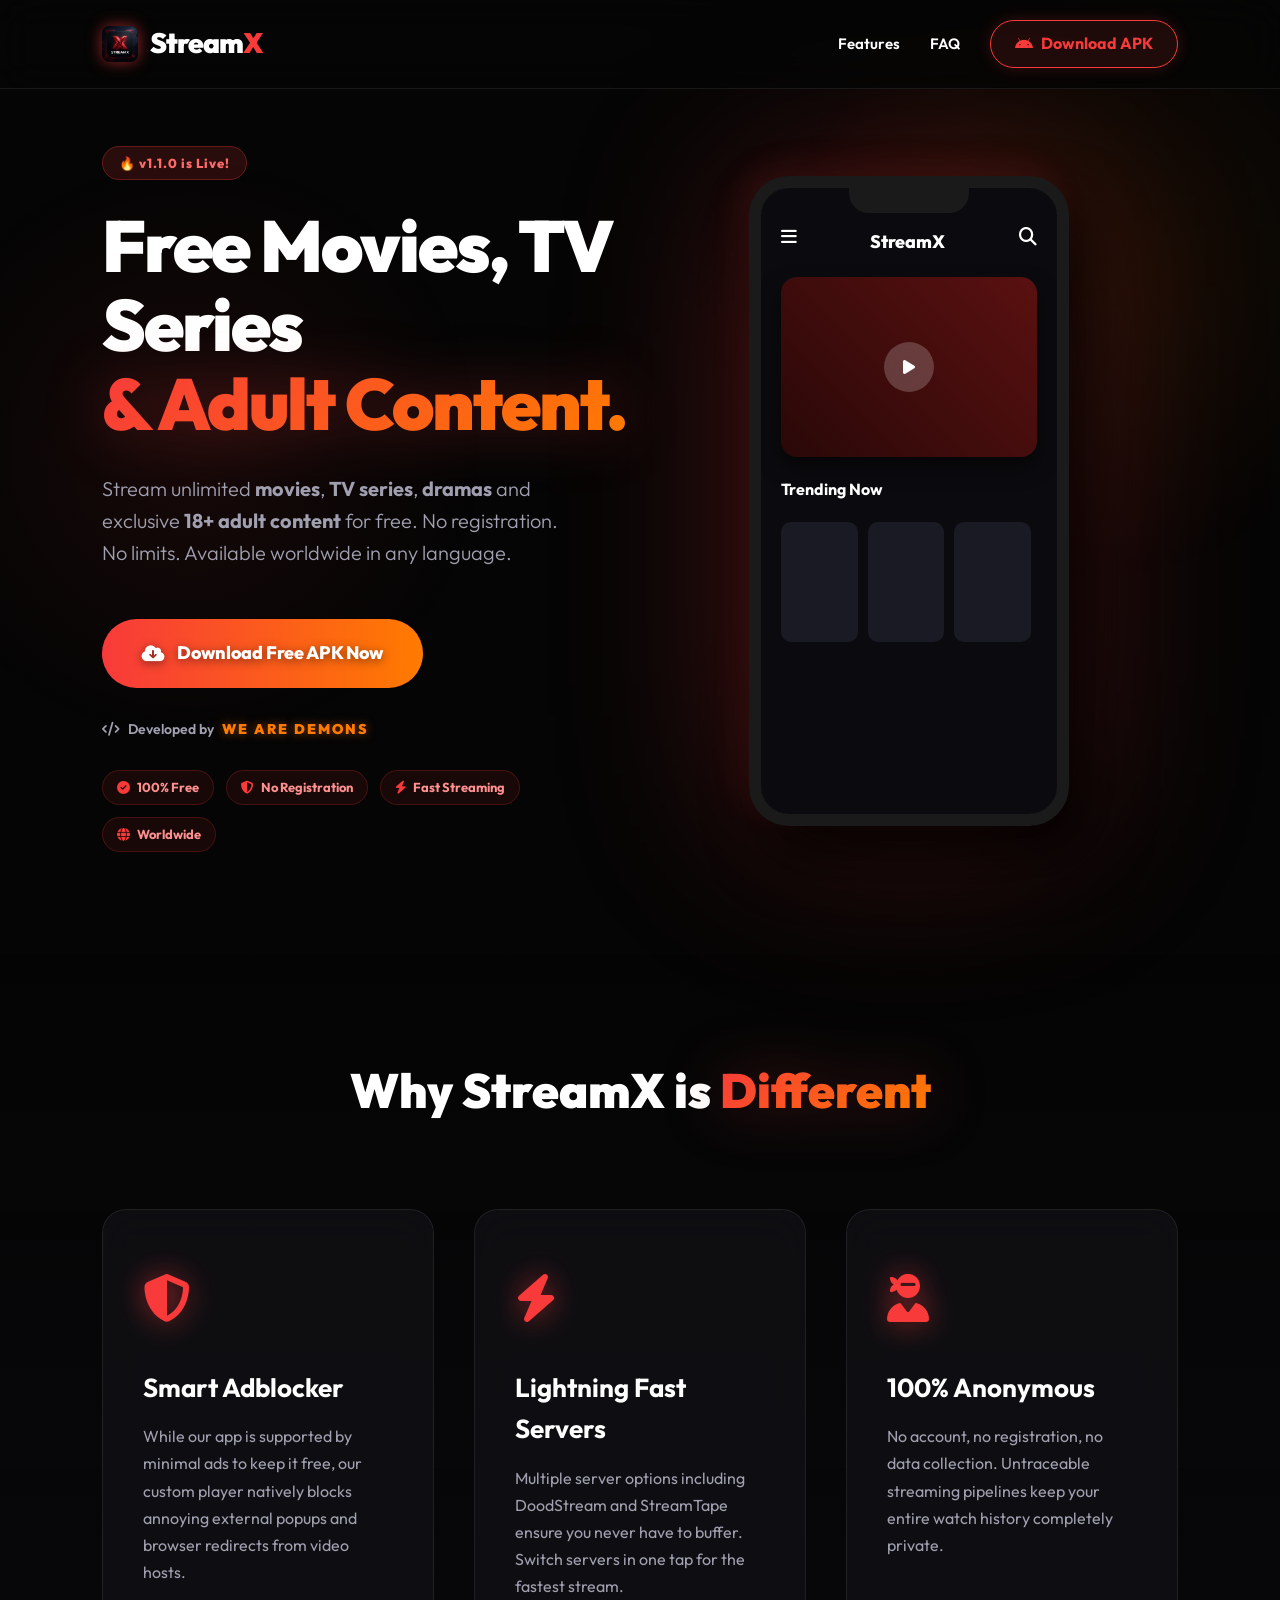
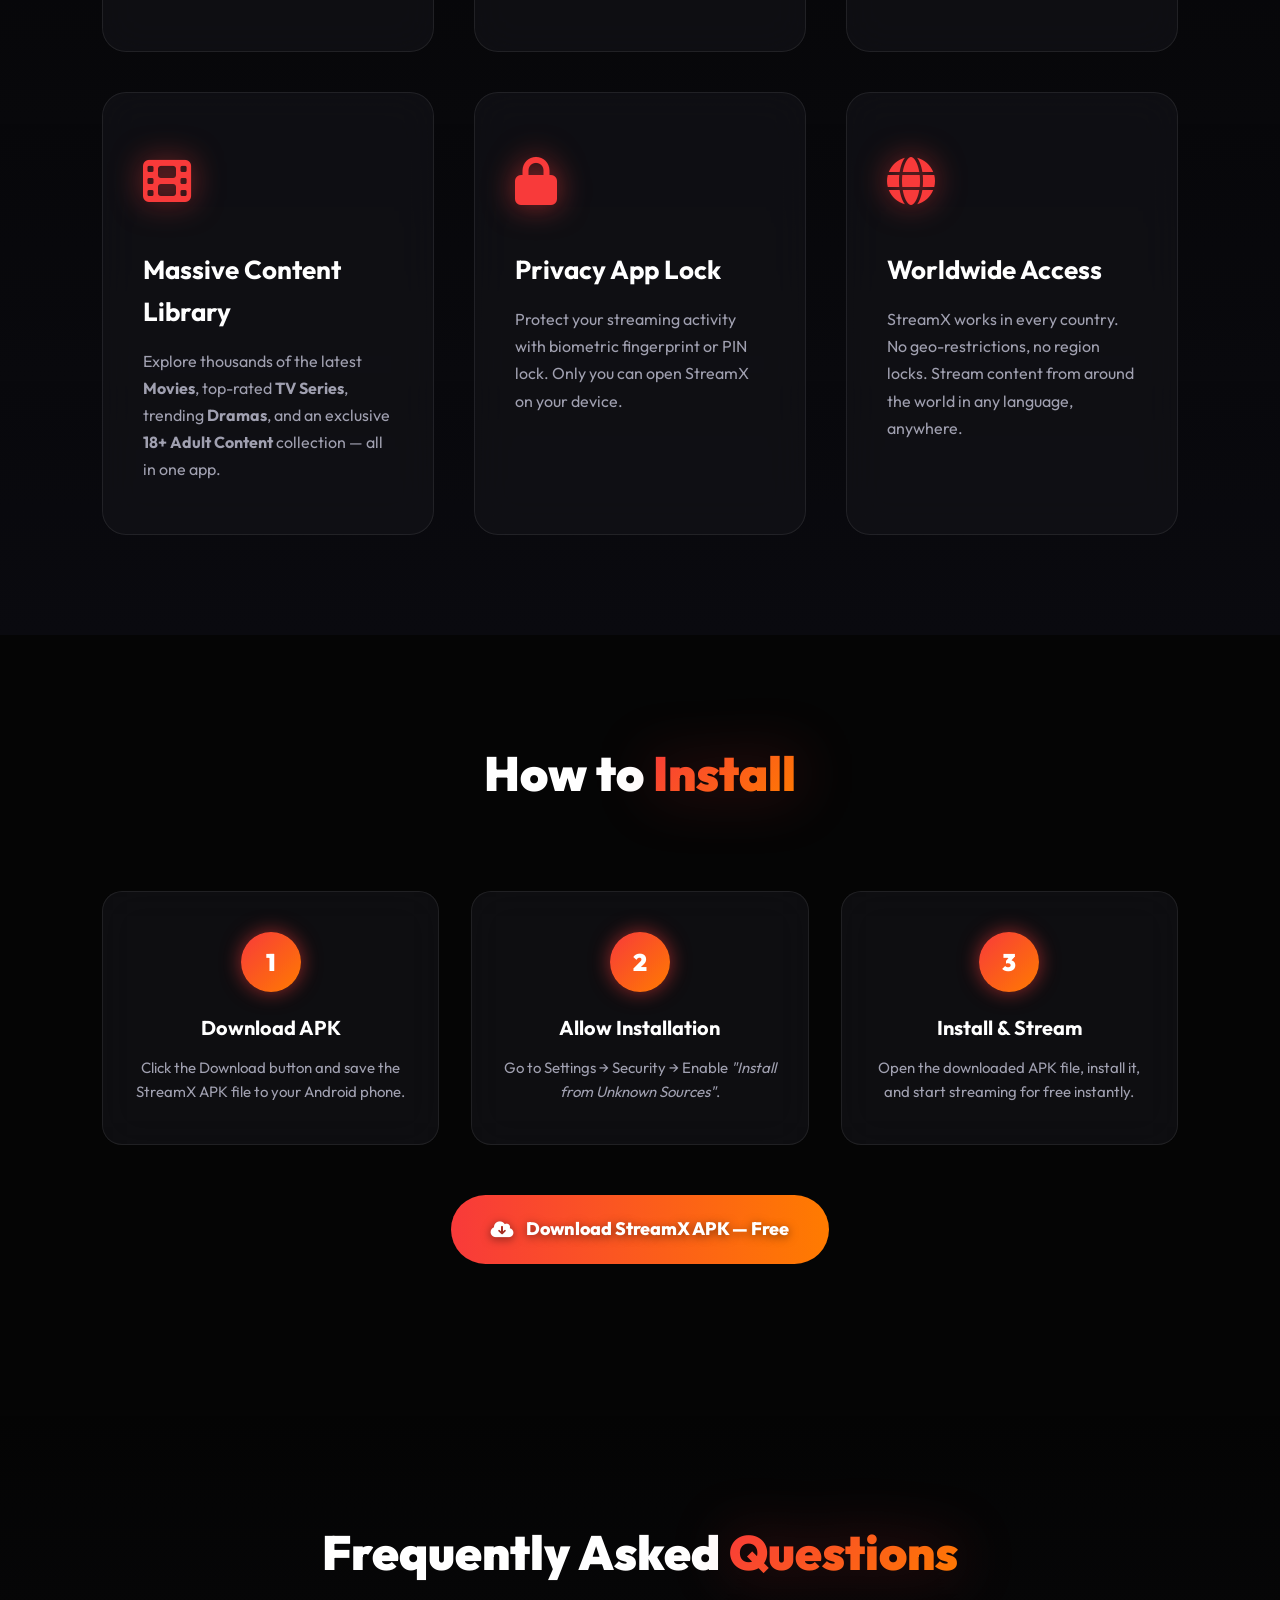
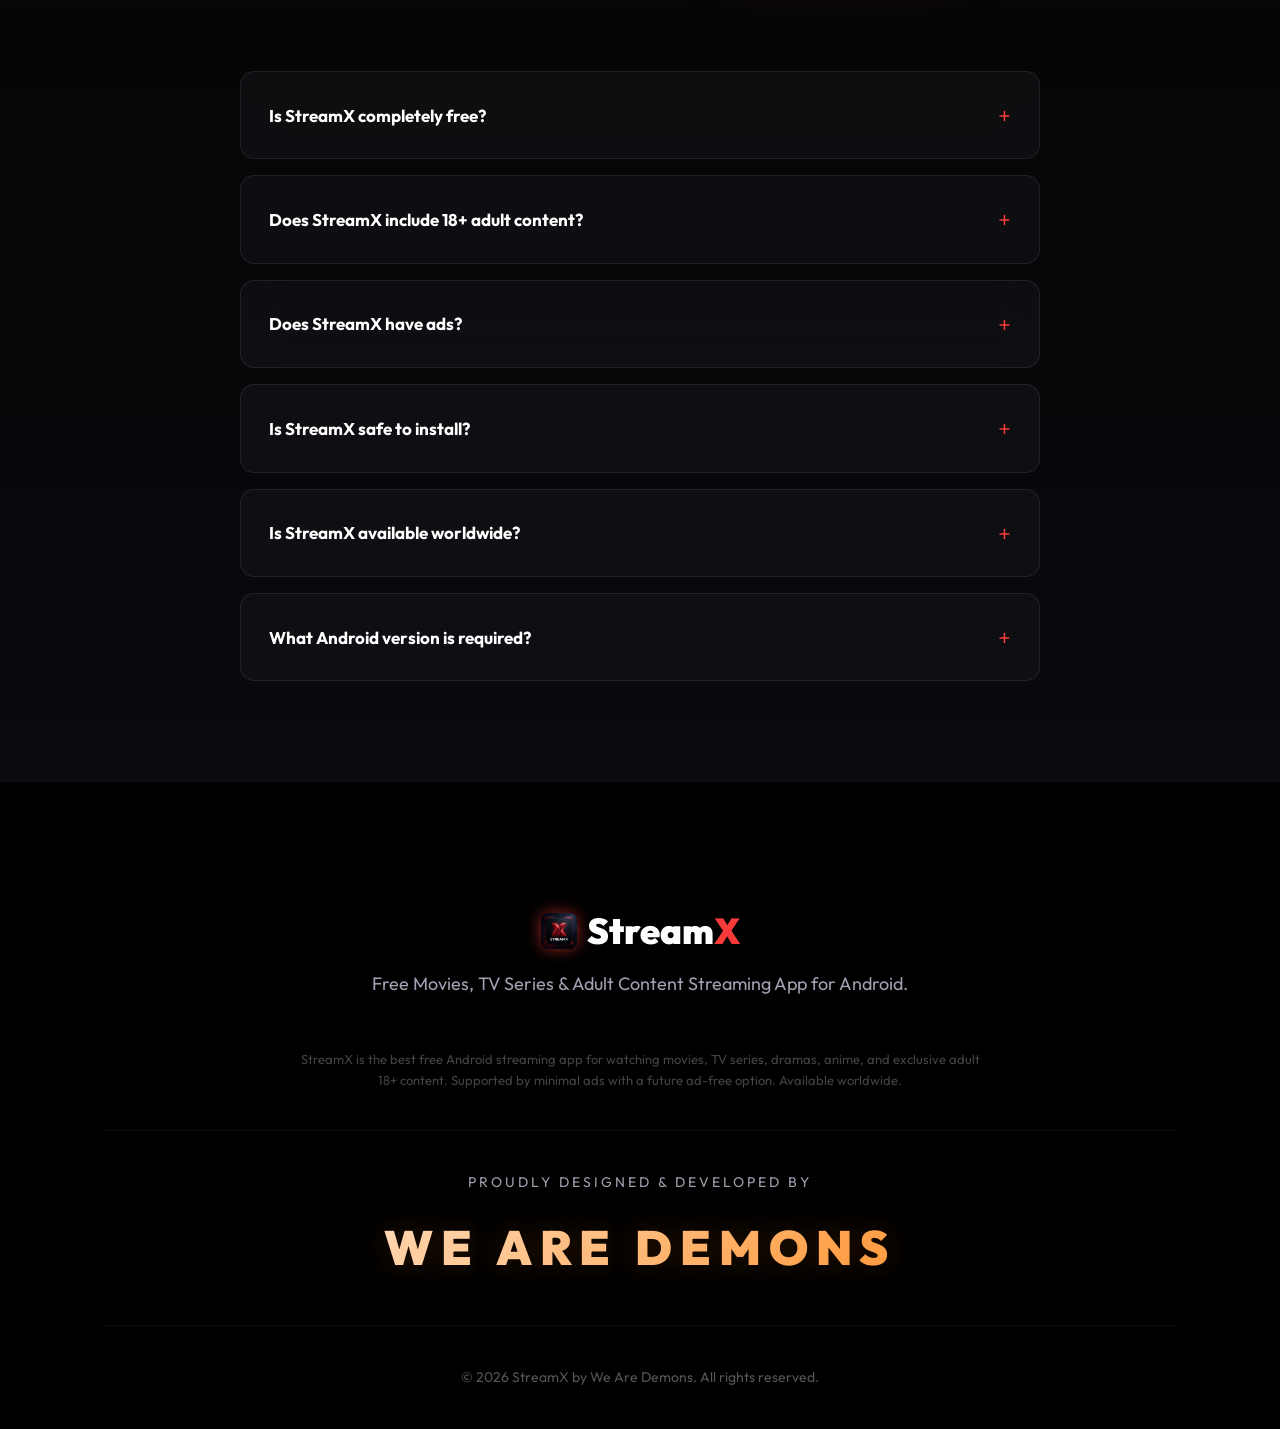
==== commit 74cdd004: "Add files via upload" ====
--- a/index.html
+++ b/index.html
@@ -6,6 +6,7 @@
 
     <!-- ===== PRIMARY SEO META TAGS ===== -->
     <title>StreamX - Free Movies, TV Series & Adult Content Streaming App | Download APK</title>
+    <meta name="google-site-verification" content="7mT_H9TXEaYUTgtJvPQote8CxBVaCg7JxqIRz578HOo" />
     <meta name="description" content="StreamX is a free Android streaming app for movies, TV series, dramas and adult 18+ content. No registration, no limits. Download APK now and stream anything worldwide.">
     <meta name="keywords" content="free streaming app, free movies app, free tv series, adult streaming app, 18+ content app, stream movies free, free video app, StreamX apk, free anime streaming, free drama streaming, unlimited streaming, android streaming app, free adult content, xxx streaming app, free porn app, movies streaming apk, tv series apk free, best streaming app 2025, stream movies without buffering">
     <meta name="author" content="We Are Demons - StreamX">
